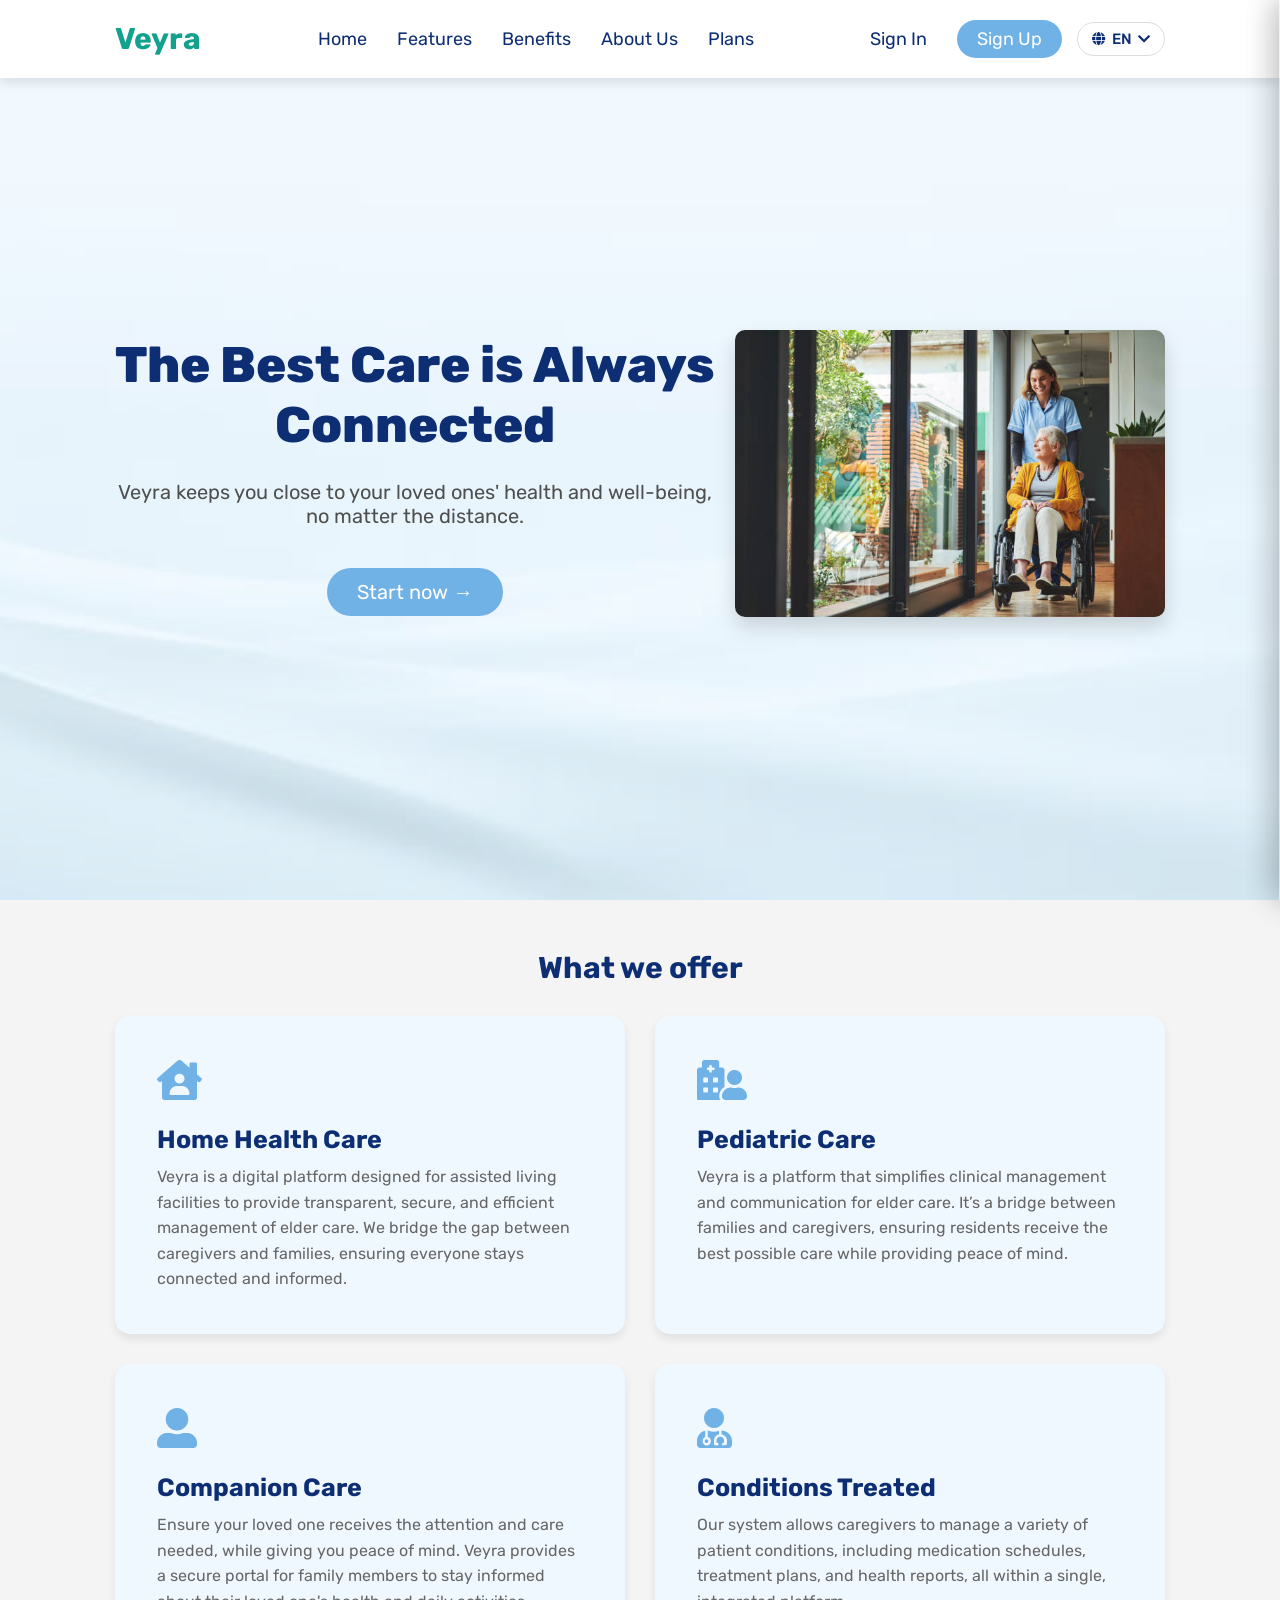
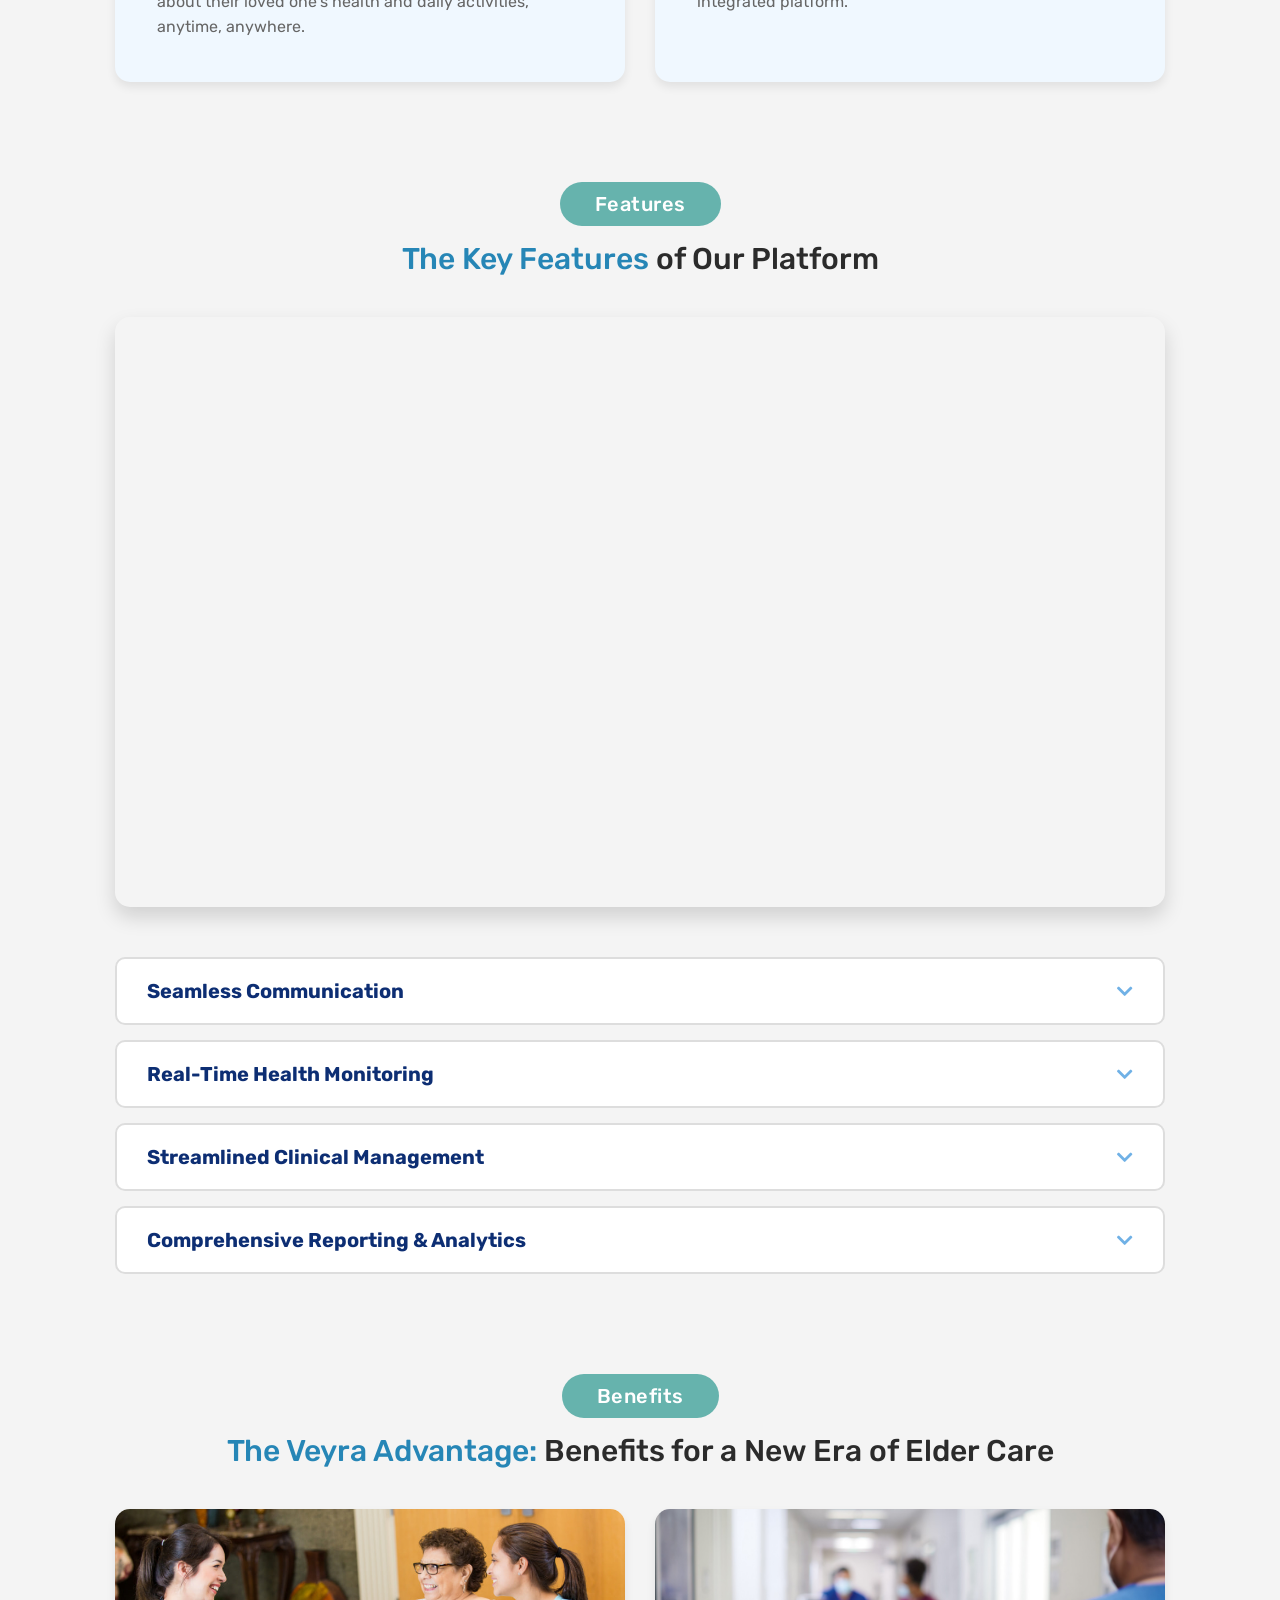
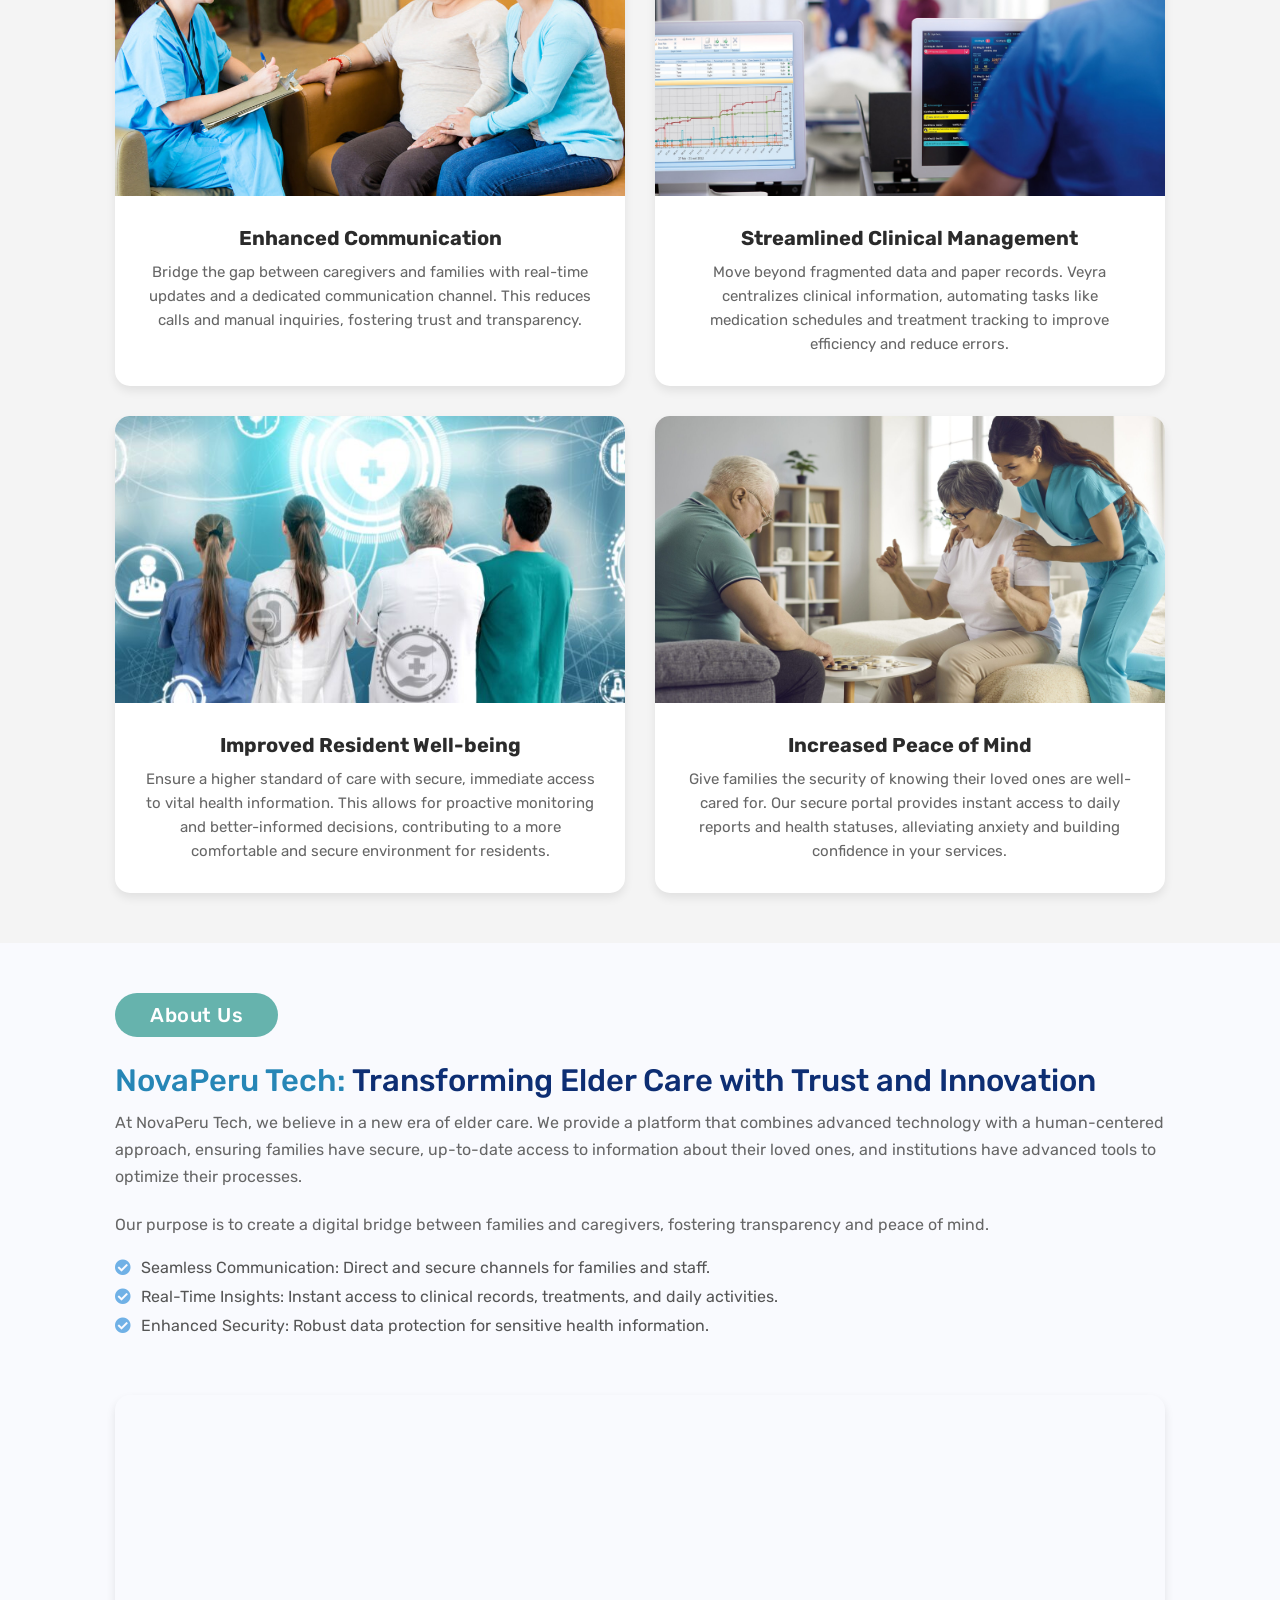
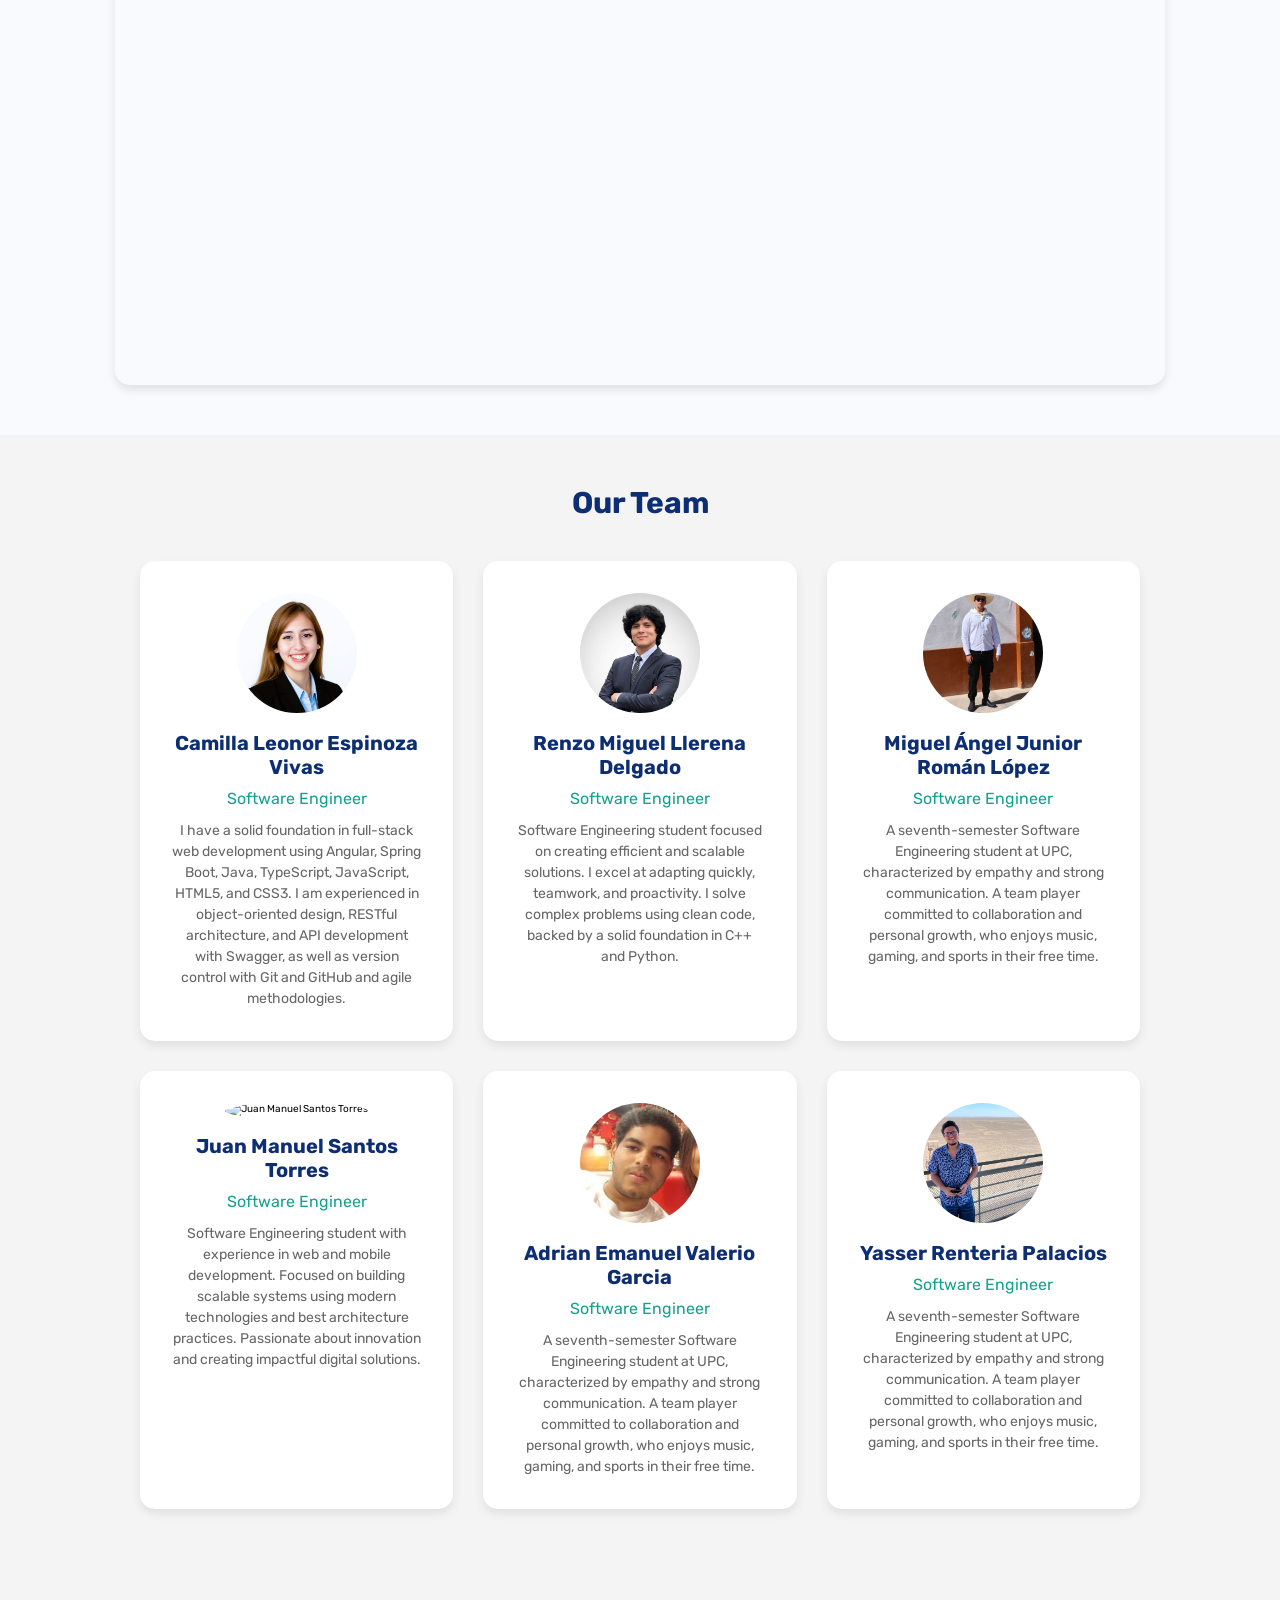
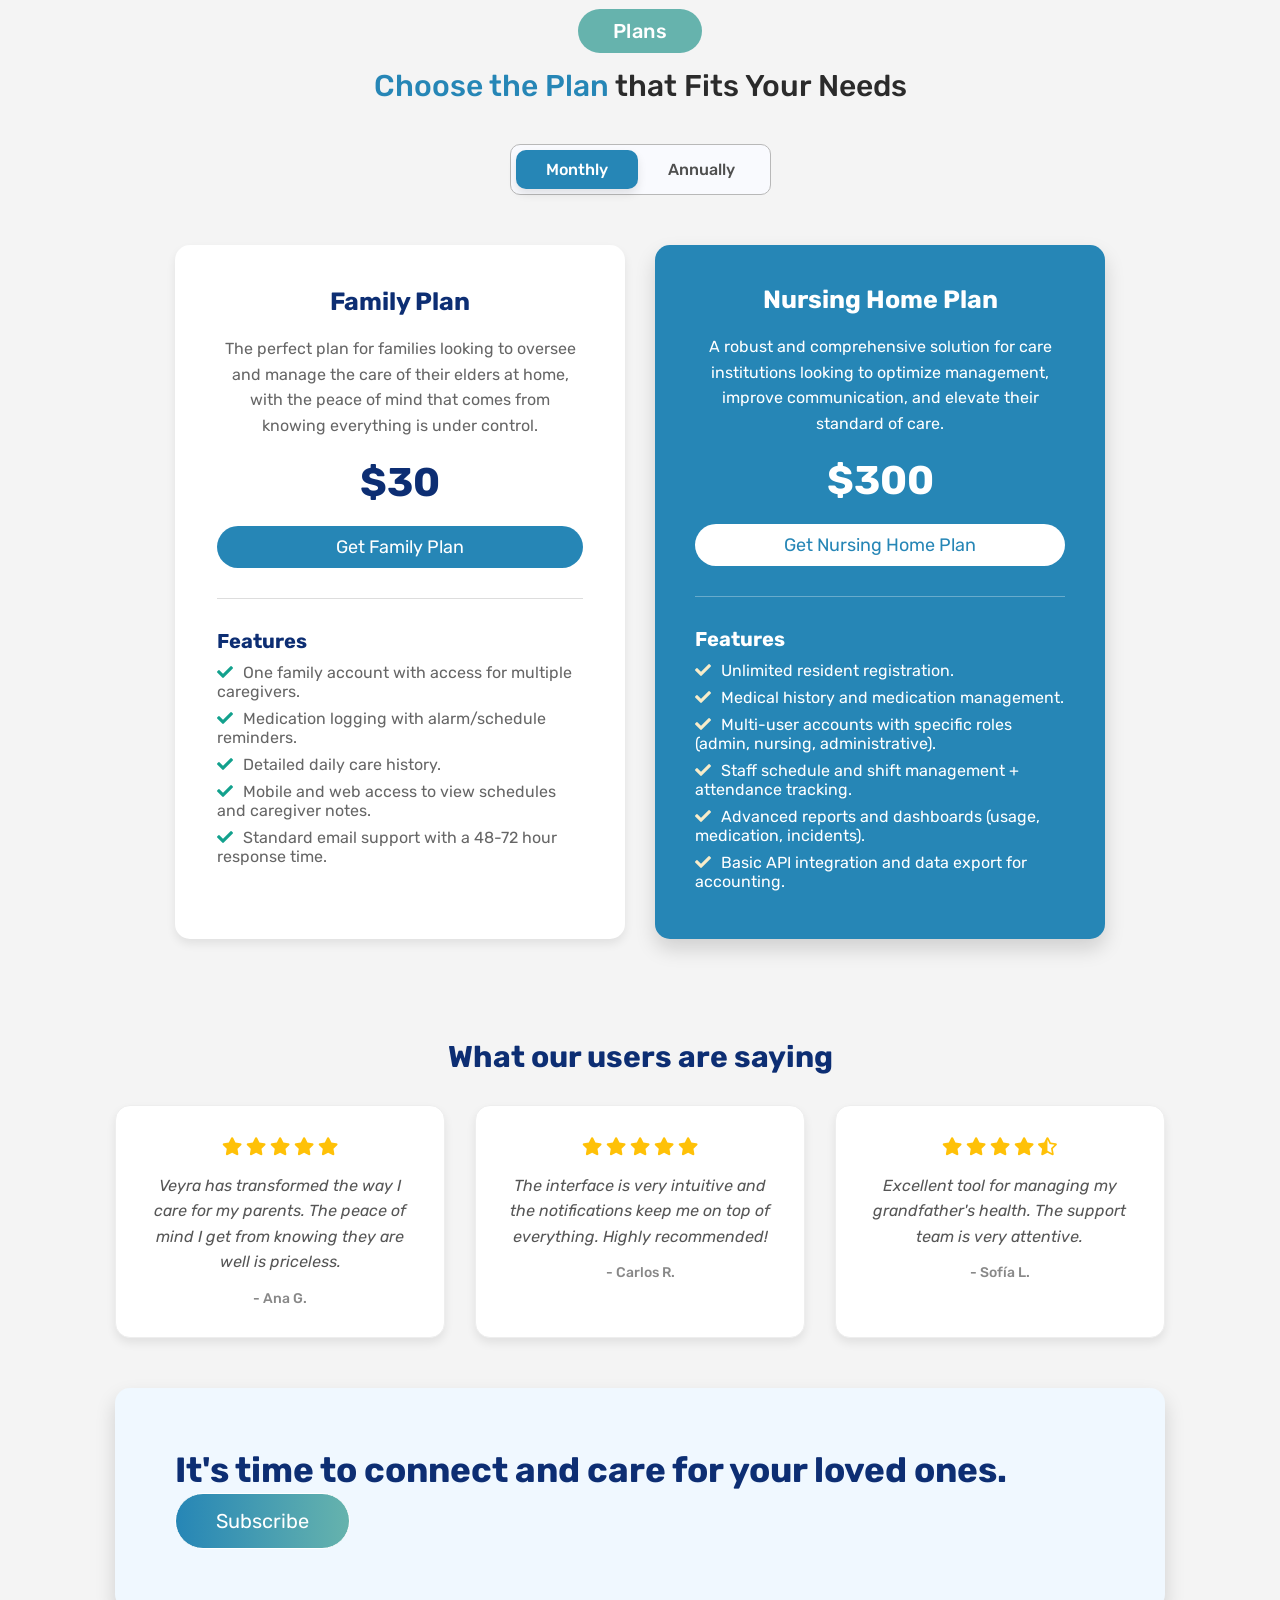
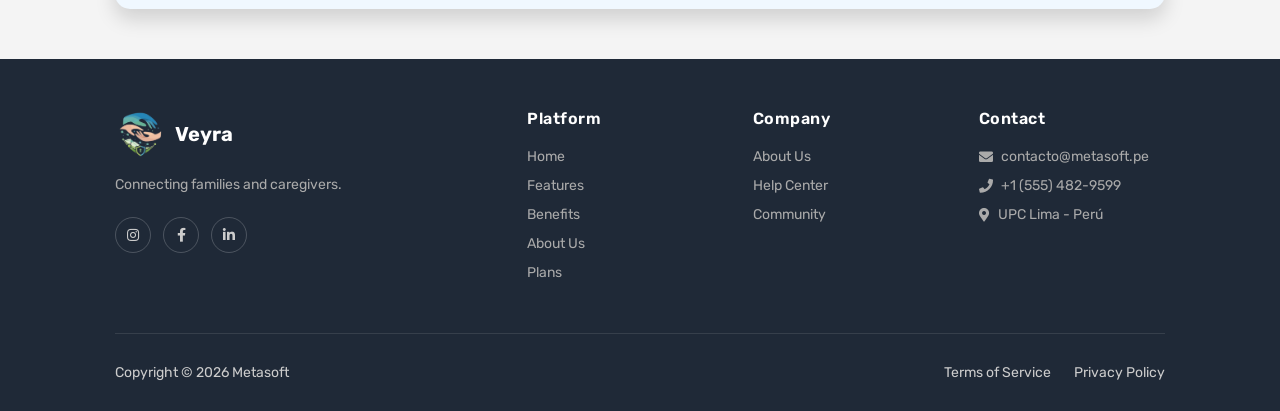
==== index.html @ ae920502 "Update team member image and description for Yasser" ====
<!DOCTYPE html>
<html lang="en">
<head>
    <meta charset="UTF-8" />
    <meta http-equiv="X-UA-Compatible" content="IE=edge" />
    <meta name="viewport" content="width=device-width, initial-scale=1.0" />
    <title>Veyra</title>
    <link rel="stylesheet" href="https://cdnjs.cloudflare.com/ajax/libs/font-awesome/5.15.3/css/all.min.css" />
    <link rel="preconnect" href="https://fonts.googleapis.com">
    <link rel="preconnect" href="https://fonts.gstatic.com" crossorigin>
    <link href="https://fonts.googleapis.com/css2?family=Instrument+Serif:ital@0;1&family=Jost:ital,wght@0,100..900;1,100..900&family=Konkhmer+Sleokchher&family=Lexend&family=Manrope:wght@200..800&family=Rubik:ital,wght@0,300..900;1,300..900&display=swap" rel="stylesheet">
    <link rel="stylesheet" href="public/assets/styles/style.css" />
</head>
<body>
<!-- Hero Section -->
<header class="header">
    <a href="#" class="logo">Veyra</a>
    <div class="menu-wrapper">
        <nav class="navbar">
            <a href="#home" data-i18n="nav.home">Home</a>
            <a href="#features" data-i18n="nav.features">Features</a>
            <a href="#benefits" data-i18n="nav.benefits">Benefits</a>
            <a href="#about" data-i18n="nav.about">About Us</a>
            <a href="#plans" data-i18n="nav.plans">Plans</a>
        </nav>
        <div class="buttons">
            <a href="https://brave-river-060406e0f.3.azurestaticapps.net/iam/sign-in" class="btn sign-in" data-i18n="nav.signin">Sign In</a>
            <a href="https://brave-river-060406e0f.3.azurestaticapps.net" class="btn sign-up" data-i18n="nav.signup">Sign Up</a>
        </div>
    </div>
    <button id="language-switcher" aria-label="Switch language">
        <i class="fas fa-globe"></i>
        <span id="lang-label">EN</span>
        <i class="fas fa-chevron-down"></i>
    </button>
    <div id="menu-btn" class="fas fa-bars"></div>
</header>
<!-- Home Section -->
<section class="home" id="home">
    <div class="hero-content-wrapper">
        <h1 data-i18n="hero.title">The Best Care is Always Connected</h1>
        <p data-i18n="hero.subtitle">Veyra keeps you close to your loved ones' health and well-being, no matter the distance.</p>
        <a href="https://brave-river-060406e0f.3.azurestaticapps.net" class="btn-home" data-i18n="hero.cta">Start now →</a> 
    </div>
    <div class="image-container">
        <div class="home-image">
            <img src="public/assets/images/nurse-pushing-senior-woman-in-wheelchair.jpg" alt="A smiling nurse in blue uniform is gently pushing a happy senior woman in a wheelchair down a bright, sunlit hallway near a large window, suggesting assisted living or home care.">
        </div>
    </div>
</section>
<!-- What we offer Section -->
<section class="what-we-offer"> 
    <h1 class="heading" data-i18n="services.heading">What we offer</h1>
    <div class="container">
        <div class="offer-box">
            <div class="icon-container"><i class="fas fa-house-user"></i></div>
            <h3 data-i18n="services.card1.title">Home Health Care</h3>
            <p data-i18n="services.card1.text">Veyra is a digital platform designed for assisted living facilities to provide transparent, secure, and efficient management of elder care. We bridge the gap between caregivers and families, ensuring everyone stays connected and informed.</p>
        </div>
        <div class="offer-box">
            <div class="icon-container"><i class="fas fa-hospital-user"></i></div>
            <h3 data-i18n="services.card2.title">Pediatric Care</h3>
            <p data-i18n="services.card2.text">Veyra is a platform that simplifies clinical management and communication for elder care. It’s a bridge between families and caregivers, ensuring residents receive the best possible care while providing peace of mind.</p>
        </div>
        <div class="offer-box">
            <div class="icon-container"><i class="fas fa-user-alt"></i></div>
            <h3 data-i18n="services.card3.title">Companion Care</h3>
            <p data-i18n="services.card3.text">Ensure your loved one receives the attention and care needed, while giving you peace of mind. Veyra provides a secure portal for family members to stay informed about their loved one's health and daily activities, anytime, anywhere.</p>
        </div>
        <div class="offer-box">
            <div class="icon-container"><i class="fas fa-user-md"></i></div>
            <h3 data-i18n="services.card4.title">Conditions Treated</h3>
            <p data-i18n="services.card4.text">Our system allows caregivers to manage a variety of patient conditions, including medication schedules, treatment plans, and health reports, all within a single, integrated platform.</p>
        </div>
    </div>
</section>
<!-- Features Section -->
<section class="features-accordion" id="features">
    <span class="section-button-title" data-i18n="features.button">Features</span>
    <h2 class="section-heading-split">
        <span class="highlight-blue" data-i18n="features.heading1">The Key Features</span> <span data-i18n="features.heading2">of Our Platform</span>
    </h2>
    <div class="features-container-split">
        <div class="video-container-split">
            <iframe src="https://www.youtube.com/embed/DCPqVW0C2Po" title="Veyra Features Video" frameborder="0" allowfullscreen></iframe>
        </div>
        <div class="accordion-container">
            <div class="accordion-item">
                <div class="accordion-title">
                    <h4 data-i18n="features.accordion1.title">Seamless Communication</h4>
                    <i class="fas fa-chevron-down"></i>
                </div>
                <div class="accordion-content">
                    <p data-i18n="features.accordion1.text">Bridge the gap between caregivers and families with real-time updates and a dedicated communication channel. This reduces calls and manual inquiries, fostering trust and transparency.</p>
                </div>
            </div>
            <div class="accordion-item">
                <div class="accordion-title">
                    <h4 data-i18n="features.accordion2.title">Real-Time Health Monitoring</h4>
                    <i class="fas fa-chevron-down"></i>
                </div>
                <div class="accordion-content">
                    <p data-i18n="features.accordion2.text">Ensure a higher standard of care with secure, immediate access to vital health information. This allows for proactive monitoring and better-informed decisions, contributing to a more comfortable and secure environment for residents.</p>
                </div>
            </div>
            <div class="accordion-item">
                <div class="accordion-title">
                    <h4 data-i18n="features.accordion3.title">Streamlined Clinical Management</h4>
                    <i class="fas fa-chevron-down"></i>
                </div>
                <div class="accordion-content">
                    <p data-i18n="features.accordion3.text">Move beyond fragmented data and paper records. Veyra centralizes clinical information, automating tasks like medication schedules and treatment tracking to improve efficiency and reduce errors.</p>
                </div>
            </div>
            <div class="accordion-item">
                <div class="accordion-title">
                    <h4 data-i18n="features.accordion4.title">Comprehensive Reporting & Analytics</h4>
                    <i class="fas fa-chevron-down"></i>
                </div>
                <div class="accordion-content">
                    <p data-i18n="features.accordion4.text">Our advanced reporting tools give you deep insights into care quality, staff performance, and resident well-being, helping institutions make data-driven decisions and enhance their services.</p>
                </div>
            </div>
        </div>
    </div>
</section>
<!-- Benefits Section -->
<section class="benefits-section" id="benefits">
    <span class="section-button-title" data-i18n="benefits.button">Benefits</span>
    <h2 class="section-heading-split">
        <span class="highlight-blue" data-i18n="benefits.heading1">The Veyra Advantage:</span> <span data-i18n="benefits.heading2">Benefits for a New Era of Elder Care</span>
    </h2>
    <div class="benefits-grid-image">
        <div class="benefit-card-image">
            <div class="card-image-container">
                <img src="public/assets/images/nurse-consulting-with-senior-woman-and-daughter.jpg" alt="A smiling nurse in blue scrubs is sitting on a sofa and writing on a clipboard while consulting with an older adult woman and a younger female relative, all smiling and engaged in a friendly discussion about care options.">
            </div>
            <div class="card-content">
                <h3 data-i18n="benefits.card1.title">Enhanced Communication</h3>
                <p data-i18n="benefits.card1.text">Bridge the gap between caregivers and families with real-time updates and a dedicated communication channel. This reduces calls and manual inquiries, fostering trust and transparency.</p>
            </div>
        </div>
        <div class="benefit-card-image">
            <div class="card-image-container">
                <img src="public/assets/images/medical-staff-monitoring-patient-data-on-screens.jpg" alt="A view over the shoulder of a male medical worker, wearing scrubs and a mask, looking at two computer screens displaying critical patient data, including vital signs and graph trends, in a busy hospital hallway.">
            </div>
            <div class="card-content">
                <h3 data-i18n="benefits.card2.title">Streamlined Clinical Management</h3>
                <p data-i18n="benefits.card2.text">Move beyond fragmented data and paper records. Veyra centralizes clinical information, automating tasks like medication schedules and treatment tracking to improve efficiency and reduce errors.</p>
            </div>
        </div>
        <div class="benefit-card-image">
            <div class="card-image-container">
                <img src="public/assets/images/healthcare-team-with-digital-medical-overlay.jpg" alt="A team of doctors and nurses standing with their backs to the camera, looking at a complex, blue digital display with interconnecting health and medical icons like a heart, syringe, and ambulance, representing advanced healthcare technology and network.">
            </div>
            <div class="card-content">
                <h3 data-i18n="benefits.card3.title">Improved Resident Well-being</h3>
                <p data-i18n="benefits.card3.text">Ensure a higher standard of care with secure, immediate access to vital health information. This allows for proactive monitoring and better-informed decisions, contributing to a more comfortable and secure environment for residents.</p>
            </div>
        </div>
        <div class="benefit-card-image">
            <div class="card-image-container">
                <img src="public/assets/images/nurse-with-seniors-playing-board-game-at-nursing-home.jpg" alt="A female nurse is cheering on a delighted senior woman who gives a thumbs-up while sitting with an elderly man at a small table, playing a board game in a brightly lit residential care setting.">
            </div>
            <div class="card-content">
                <h3 data-i18n="benefits.card4.title">Increased Peace of Mind</h3>
                <p data-i18n="benefits.card4.text">Give families the security of knowing their loved ones are well-cared for. Our secure portal provides instant access to daily reports and health statuses, alleviating anxiety and building confidence in your services.</p>
            </div>
        </div>
    </div>
</section>
<!-- About Us Section -->
<section class="about-us" id="about">
    <div class="container-about">
        <div class="content-about">
            <span class="section-button-title" data-i18n="about.button">About Us</span>
            <h2 class="section-heading-split">
                <span class="highlight-blue" data-i18n="about.heading1">NovaPeru Tech:</span> <span data-i18n="about.heading2">Transforming Elder Care with Trust and Innovation</span>
            </h2>
            <p data-i18n="about.p1">At NovaPeru Tech, we believe in a new era of elder care. We provide a platform that combines advanced technology with a human-centered approach, ensuring families have secure, up-to-date access to information about their loved ones, and institutions have advanced tools to optimize their processes.</p>
            <p data-i18n="about.p2">Our purpose is to create a digital bridge between families and caregivers, fostering transparency and peace of mind.</p>
            <ul>
                <li><i class="fas fa-check-circle"></i><span data-i18n="about.list1"> Seamless Communication: Direct and secure channels for families and staff.</span></li>
                <li><i class="fas fa-check-circle"></i><span data-i18n="about.list2"> Real-Time Insights: Instant access to clinical records, treatments, and daily activities.</span></li>
                <li><i class="fas fa-check-circle"></i><span data-i18n="about.list3"> Enhanced Security: Robust data protection for sensitive health information.</span></li>
            </ul>
        </div>
        <div class="video-container">
            <iframe src="https://www.youtube.com/embed/-tBBZ8lwbts" title="Veyra About Us Video" frameborder="0" allowfullscreen></iframe>
        </div>
    </div>
</section>
<!-- Our Team Section -->
<section class="our-team">
    <h1 class="heading" data-i18n="team.heading">Our Team</h1>
    <div class="team-grid">
        <div class="team-member">
            <img src="public/assets/images/veyra-team-member-camilla-icon.jpg" alt="Camilla Leonor Espinoza Vivas">
            <h3>Camilla Leonor Espinoza Vivas</h3>
            <p data-i18n="team.role">Software Engineer</p>
            <span data-i18n="team.member1"></span>
        </div>
        <div class="team-member">
            <img src="public/assets/images/veyra-team-member-renzo-icon.jpg" alt="Renzo Miguel Llerena Delgado">
            <h3>Renzo Miguel Llerena Delgado</h3>
            <p data-i18n="team.role">Software Engineer</p>
            <span data-i18n="team.member2"></span>
        </div>
        <div class="team-member">
            <img src="public/assets/images/veyra-team-member-miguel-icon.jpg" alt="Miguel Angel Junior Roman Lopez">
            <h3>Miguel Ángel Junior Román López</h3>
            <p data-i18n="team.role">Software Engineer</p>
            <span data-i18n="team.member5">A Software Engineering student with knowledge in C++, OOP, and web design. My contribution to the team is my commitment to punctuality, research, and creative problem-solving to ensure a great project outcome.</span>
        </div>
        <div class="team-member">
            <img src="public/assets/images/veyra-team-member-juan-icon.png-" alt="Juan Manuel Santos Torres">
            <h3>Juan Manuel Santos Torres</h3>
            <p data-i18n="team.role">Software Engineer</p>
            <span data-i18n="team.member3">Software Engineering student experienced in full-stack development with React, TypeScript, Spring Boot, and MySQL. Strong in building scalable applications using DDD and RESTful APIs, with interest in cloud computing, data analysis, and agile development practices.</span>
        </div>
        <div class="team-member">
            <img src="public/assets/images/veyra-team-member-adrianval-icon.jpg" alt="Adrian Valerio">
            <h3>Adrian Emanuel Valerio Garcia</h3>
            <p data-i18n="team.role">Software Engineer</p>
            <span data-i18n="team.member5">A Software Engineering student with a foundation in C++, object-oriented programming, and web design. I contribute to the team through strong punctuality, continuous research, and a creative approach to problem-solving, aiming to achieve high-quality project results.</span>
        </div>
        <div class="team-member">
            <img src="public/assets/images/yasser.jpeg" alt="Yasser Renteria Palacios ">
            <h3>Yasser Renteria Palacios</h3>
            <p data-i18n="team.role">A Software Engineering student experienced in C++, object-oriented programming, and web development. I add value to the team through reliability, proactive learning, and innovative problem-solving, with a focus on delivering effective and well-crafted solutions.
</p>
            <span data-i18n="team.member5"></span>
        </div>
    </div>
</section>
<!-- Plans Section -->
<section class="plans" id="plans">
    <span class="section-button-title" data-i18n="plans.button">Plans</span>
    <h2 class="section-heading-split">
        <span class="highlight-blue" data-i18n="plans.heading1">Choose the Plan</span> <span data-i18n="plans.heading2">that Fits Your Needs</span>
    </h2>

    <div class="plan-toggle">
        <button class="toggle-btn active" data-plan="monthly" data-i18n="plans.monthly">Monthly</button>
        <button class="toggle-btn" data-plan="annually" data-i18n="plans.annually">Annually</button>
    </div>
    <div class="plans-container">
        <div class="plan-card" data-plan-type="family">
            <h3 data-i18n="plans.family.title">Family Plan</h3>
            <p class="plan-description" data-i18n="plans.family.description">The perfect plan for families looking to oversee and manage the care of their elders at home, with the peace of mind that comes from knowing everything is under control.</p>
            <div class="price">
                <p class="monthly-price" data-i18n="plans.family.price.monthly">$30 <span data-i18n="plans.family.price.monthly_unit">/Per month</span></p>
                <p class="annually-price" style="display: none;" data-i18n="plans.family.price.annually">$300 <span data-i18n="plans.family.price.annually_unit">/Per year</span></p>
            </div>
            <p class="annual-save" style="display: none;" data-i18n="plans.save">Save 15% annually</p>
            <button class="btn" data-i18n="plans.family.cta">Get Family Plan</button>
            <hr class="plan-divider">
            <div class="features">
                <h4 data-i18n="plans.features_heading">Features</h4>
                <ul>
                    <li><i class="fas fa-check"></i><span data-i18n="plans.family.feature1"> One family account with access for multiple caregivers.</span></li>
                    <li><i class="fas fa-check"></i><span data-i18n="plans.family.feature2"> Medication logging with alarm/schedule reminders.</span></li>
                    <li><i class="fas fa-check"></i><span data-i18n="plans.family.feature3"> Detailed daily care history.</span></li>
                    <li><i class="fas fa-check"></i><span data-i18n="plans.family.feature4"> Mobile and web access to view schedules and caregiver notes.</span></li>
                    <li><i class="fas fa-check"></i><span data-i18n="plans.family.feature5"> Standard email support with a 48-72 hour response time.</span></li>
                </ul>
            </div>
        </div>

        <div class="plan-card highlight-card" data-plan-type="nursing">
            <h3 data-i18n="plans.nursing.title">Nursing Home Plan</h3>
            <p class="plan-description" data-i18n="plans.nursing.description">A robust and comprehensive solution for care institutions looking to optimize management, improve communication, and elevate their standard of care.</p>
            <div class="price">
                <p class="monthly-price" data-i18n="plans.nursing.price.monthly">$300 <span data-i18n="plans.nursing.price.monthly_unit">/Per month</span></p>
                <p class="annually-price" style="display: none;" data-i18n="plans.nursing.price.annually">$3000 <span data-i18n="plans.nursing.price.annually_unit">/Per year</span></p>
            </div>
            <p class="annual-save" style="display: none;" data-i18n="plans.save">Save 15% annually</p>
            <button class="btn" data-i18n="plans.nursing.cta">Get Nursing Home Plan</button>
            <hr class="plan-divider">
            <div class="features">
                <h4 data-i18n="plans.features_heading">Features</h4>
                <ul>
                    <li><i class="fas fa-check"></i><span data-i18n="plans.nursing.feature1"> Unlimited resident registration.</span></li>
                    <li><i class="fas fa-check"></i><span data-i18n="plans.nursing.feature2"> Medical history and medication management.</span></li>
                    <li><i class="fas fa-check"></i><span data-i18n="plans.nursing.feature3"> Multi-user accounts with specific roles (admin, nursing, administrative).</span></li>
                    <li><i class="fas fa-check"></i><span data-i18n="plans.nursing.feature4"> Staff schedule and shift management + attendance tracking.</span></li>
                    <li><i class="fas fa-check"></i><span data-i18n="plans.nursing.feature5"> Advanced reports and dashboards (usage, medication, incidents).</span></li>
                    <li><i class="fas fa-check"></i><span data-i18n="plans.nursing.feature6"> Basic API integration and data export for accounting.</span></li>
                </ul>
            </div>
        </div>
    </div>
</section>
<!-- Testimonials and CTA Section -->
<section class="testimonials-cta">
    <div class="container-reviews">
        <h3 class="reviews-heading" data-i18n="testimonials.heading">What our users are saying</h3>
        <div class="review-grid">
            <div class="review-card">
                <div class="review-stars">
                    <i class="fas fa-star"></i>
                    <i class="fas fa-star"></i>
                    <i class="fas fa-star"></i>
                    <i class="fas fa-star"></i>
                    <i class="fas fa-star"></i>
                </div>
                <p class="review-text" data-i18n="testimonials.review1">"Veyra has transformed the way I care for my parents. The peace of mind I get from knowing they are well is priceless."</p>
                <p class="reviewer-name">- Ana G.</p>
            </div>
            <div class="review-card">
                <div class="review-stars">
                    <i class="fas fa-star"></i>
                    <i class="fas fa-star"></i>
                    <i class="fas fa-star"></i>
                    <i class="fas fa-star"></i>
                    <i class="fas fa-star"></i>
                </div>
                <p class="review-text" data-i18n="testimonials.review2">"The interface is very intuitive and the notifications keep me on top of everything. Highly recommended!"</p>
                <p class="reviewer-name">- Carlos R.</p>
            </div>
            <div class="review-card">
                <div class="review-stars">
                    <i class="fas fa-star"></i>
                    <i class="fas fa-star"></i>
                    <i class="fas fa-star"></i>
                    <i class="fas fa-star"></i>
                    <i class="fas fa-star-half-alt"></i>
                </div>
                <p class="review-text" data-i18n="testimonials.review3">"Excellent tool for managing my grandfather's health. The support team is very attentive."</p>
                <p class="reviewer-name">- Sofía L.</p>
            </div>
        </div>
    </div>

    <div class="container-cta">
        <div class="cta-content">
            <h2 class="cta-heading" data-i18n="cta.heading">It's time to connect and care for your loved ones.</h2>
            <a href="#" class="btn subscribe-btn" data-i18n="cta.button">Subscribe</a>
        </div>
    </div>
</section>
<!-- Footer Section -->
<footer class="footer">
    <div class="footer-grid">
        <div class="footer-brand">
            <div class="footer-logo">
                <img src="public/assets/images/the-logo-of-veyra.png" alt="The official logo of Veyra.">
                <p>Veyra</p>
            </div>
            <p class="footer-tagline" data-i18n="footer.tagline">Connecting families and caregivers.</p>
            <div class="footer-socials">
                <a href="#" aria-label="Instagram"><i class="fab fa-instagram"></i></a>
                <a href="#" aria-label="Facebook"><i class="fab fa-facebook-f"></i></a>
                <a href="#" aria-label="LinkedIn"><i class="fab fa-linkedin-in"></i></a>
            </div>
        </div>
        <div class="footer-col">
            <h4 data-i18n="footer.platform.heading">Platform</h4>
            <a href="#home" data-i18n="nav.home">Home</a>
            <a href="#features" data-i18n="nav.features">Features</a>
            <a href="#benefits" data-i18n="nav.benefits">Benefits</a>
            <a href="#about" data-i18n="nav.about">About Us</a>
            <a href="#plans" data-i18n="nav.plans">Plans</a>
        </div>
        <div class="footer-col">
            <h4 data-i18n="footer.company.heading">Company</h4>
            <a href="#" data-i18n="footer.company.link1">About Us</a>
            <a href="#" data-i18n="footer.company.link2">Help Center</a>
            <a href="#" data-i18n="footer.company.link3">Community</a>
        </div>
        <div class="footer-col">
            <h4 data-i18n="footer.contact.heading">Contact</h4>
            <a href="mailto:contacto@metasoft.com"><i class="fas fa-envelope"></i><span>contacto@metasoft.pe</span></a>
            <p><i class="fas fa-phone"></i><span data-i18n="footer.contact.phone">+1 (555) 482-9599</span></p>
            <p><i class="fas fa-map-marker-alt"></i><span data-i18n="footer.contact.location">UPC Lima - Perú</span></p>
        </div>
    </div>
    <div class="copyright">
        <p id="footer-copyright"></p>
        <div class="legal-links">
            <button class="drawer-trigger" data-drawer="drawer-tos" data-i18n="footer.legal.terms">Terms of Service</button>
            <button class="drawer-trigger" data-drawer="drawer-privacy" data-i18n="footer.legal.privacy">Privacy Policy</button>
        </div>
    </div>
</footer>


<!-- Scroll To Top Button -->
<button id="scroll-top-btn" aria-label="Back to top"><i class="fas fa-chevron-up"></i></button>

<!-- Legal Drawer Overlay -->
<div id="drawer-overlay"></div>

<!-- Terms of Service Drawer -->
<div class="legal-drawer" id="drawer-tos" role="dialog" aria-modal="true" aria-label="Terms of Service" data-src="public/sections/tos.html">
    <div class="drawer-header">
        <div class="drawer-title-group">
            <h2 data-i18n="footer.legal.terms">Terms of Service</h2>
            <span class="drawer-date"><span data-lang="en">Last updated: April 2026</span><span data-lang="es">Última actualización: Abril 2026</span></span>
        </div>
        <div class="drawer-header-actions">
            <a href="public/sections/tos.html" target="_blank" class="drawer-external-link" aria-label="Open full page"><i class="fas fa-external-link-alt"></i></a>
            <button class="drawer-close" aria-label="Close"><i class="fas fa-times"></i></button>
        </div>
    </div>
    <div class="drawer-body"><span class="drawer-loader"><i class="fas fa-spinner fa-spin"></i></span></div>
</div>

<!-- Privacy Policy Drawer -->
<div class="legal-drawer" id="drawer-privacy" role="dialog" aria-modal="true" aria-label="Privacy Policy" data-src="public/sections/policies.html">
    <div class="drawer-header">
        <div class="drawer-title-group">
            <h2 data-i18n="footer.legal.privacy">Privacy Policy</h2>
            <span class="drawer-date"><span data-lang="en">Last updated: April 2026</span><span data-lang="es">Última actualización: Abril 2026</span></span>
        </div>
        <div class="drawer-header-actions">
            <a href="public/sections/policies.html" target="_blank" class="drawer-external-link" aria-label="Open full page"><i class="fas fa-external-link-alt"></i></a>
            <button class="drawer-close" aria-label="Close"><i class="fas fa-times"></i></button>
        </div>
    </div>
    <div class="drawer-body"><span class="drawer-loader"><i class="fas fa-spinner fa-spin"></i></span></div>
</div>

<!-- JavaScript Dependencies -->
<script src="public/assets/scripts/translations/en.js"></script>
<script src="public/assets/scripts/translations/es.js"></script>
<script src="public/assets/scripts/main.js"></script>

</body>
</html>
---- public/assets/styles/style.css ----
@import url('https://fonts.googleapis.com/css2?family=Instrument+Serif:ital@0;1&family=Jost:ital,wght@0,100..900;1,100..900&family=Konkhmer+Sleokchher&family=Lexend&family=Manrope:wght@200..800;1,200..800&family=Rubik:ital,wght@0,300..900;1,300..900&display=swap');

:root {
    --primary-color: #70b1e6;
    --secondary-color: #0d2e73;
    --tertiary-color: #12a18d;
    --text-dark: #333;
    --text-light: #fff;
    --bg-light: #f4f4f4;
    --bg-dark: #1f2937;
    --bg-highlight: #cbe3da;
    --card-bg: #fff;
    --box-shadow: 0 0.5rem 1rem rgba(0, 0, 0, 0.1);
}

* {
    margin: 0;
    padding: 0;
    box-sizing: border-box;
    font-family: 'Rubik', sans-serif;
    outline: none;
    border: none;
    text-decoration: none;
    transition: 0.2s linear;
}

html {
    font-size: 62.5%;
    scroll-behavior: smooth;
    scroll-padding-top: 6rem;
    overflow-x: hidden;
}

body {
    background: var(--bg-light);
}

section {
    padding: 5rem 9%;
    max-width: 1400px;
    margin: 0 auto;
}

.heading, .subheading {
    text-align: center;
    color: var(--secondary-color);
}

.heading {
    font-size: 3rem;
    margin-bottom: 1rem;
}

.subheading {
    font-size: 1.8rem;
    color: var(--tertiary-color);
    margin-bottom: 0.5rem;
    text-transform: uppercase;
}

/* Bilingual content (data-lang) — ES hidden by default, EN always visible */
[data-lang="es"] { display: none; }
body[data-lang-active="es"] [data-lang="en"] { display: none; }
body[data-lang-active="es"] [data-lang="es"] { display: revert; }

/* Legal Drawers */
#drawer-overlay {
    position: fixed;
    inset: 0;
    background: rgba(0, 0, 0, 0.45);
    z-index: 1099;
    opacity: 0;
    visibility: hidden;
    transition: opacity 0.3s ease, visibility 0.3s ease;
}

#drawer-overlay.active {
    opacity: 1;
    visibility: visible;
}

.legal-drawer {
    position: fixed;
    top: 0;
    right: 0;
    height: 100vh;
    width: 42%;
    background: var(--card-bg);
    z-index: 1100;
    display: flex;
    flex-direction: column;
    box-shadow: -0.5rem 0 3rem rgba(0, 0, 0, 0.15);
    transform: translateX(100%);
    transition: transform 0.35s cubic-bezier(0.4, 0, 0.2, 1);
}

.legal-drawer.active {
    transform: translateX(0);
}

.drawer-header {
    display: flex;
    align-items: center;
    justify-content: space-between;
    gap: 1.5rem;
    padding: 1.8rem 2.5rem;
    border-bottom: 1px solid #e8edf5;
    flex-shrink: 0;
    background: #f8fafd;
}

.drawer-title-group {
    display: flex;
    flex-direction: column;
    gap: 0.3rem;
    min-width: 0;
}

.drawer-title-group h2 {
    font-size: 2rem;
    color: var(--secondary-color);
    font-weight: 700;
    line-height: 1.2;
}

.drawer-date {
    font-size: 1.2rem;
    color: #9ca3af;
    font-weight: 400;
}

.drawer-header-actions {
    display: flex;
    align-items: center;
    gap: 0.4rem;
    flex-shrink: 0;
}

.drawer-close {
    background: transparent;
    border: none;
    font-size: 1.8rem;
    color: #9ca3af;
    cursor: pointer;
    padding: 0.6rem;
    line-height: 1;
    border-radius: 0.6rem;
    display: flex;
    align-items: center;
    justify-content: center;
}

.drawer-close:hover {
    color: var(--secondary-color);
    background: #edf0f5;
}

.drawer-body {
    overflow-y: auto;
    padding: 2.5rem 3rem;
    flex: 1;
    line-height: 1.8;
    color: #444;
    font-size: 1.5rem;
}

/* Override global section { padding: 5rem 9% } inside drawer and terms pages */
.drawer-body section,
.terms-content section {
    padding: 2rem 0;
    max-width: none;
    margin: 0;
    border-bottom: 1px solid #eef2f7;
}

.drawer-body section:last-of-type,
.terms-content section:last-of-type {
    border-bottom: none;
}

/* Section heading accent */
.drawer-body section h2,
.terms-content section h2 {
    font-size: 1.7rem;
    margin-top: 0;
    margin-bottom: 1rem;
    padding-left: 1.1rem;
    border-left: 0.3rem solid var(--primary-color);
}

/* List styling */
.drawer-body ul,
.terms-content ul {
    list-style: disc;
    padding-left: 2.2rem;
    margin: 1rem 0;
}

.drawer-body ul li,
.terms-content ul li {
    margin-bottom: 0.65rem;
    line-height: 1.75;
}

.drawer-body ul li strong,
.terms-content ul li strong {
    color: var(--secondary-color);
}

.drawer-body h3 {
    font-size: 1.6rem;
    color: var(--secondary-color);
    margin-top: 2.5rem;
    margin-bottom: 0.8rem;
    font-weight: 600;
}

.drawer-body p {
    margin-bottom: 1rem;
}

.drawer-body a {
    color: var(--primary-color);
    text-decoration: underline;
}

.drawer-loader {
    display: flex;
    justify-content: center;
    padding: 4rem;
    color: var(--primary-color);
    font-size: 2.4rem;
}

.drawer-external-link {
    display: inline-flex;
    align-items: center;
    font-size: 1.8rem;
    color: #9ca3af;
    text-decoration: none;
    padding: 0.6rem;
    border-radius: 0.6rem;
}

.drawer-external-link:hover {
    color: var(--primary-color);
    background: #edf0f5;
}

.footer .copyright .drawer-trigger {
    background: transparent;
    border: none;
    color: #ccc;
    font-size: 1.4rem;
    cursor: pointer;
    margin-left: 2rem;
    padding: 0;
    font-family: inherit;
}

.footer .copyright .drawer-trigger:hover {
    color: var(--primary-color);
}

@media (max-width: 768px) {
    .legal-drawer {
        width: 100%;
    }
}

/* Scroll To Top Button */
#scroll-top-btn {
    position: fixed;
    bottom: 3rem;
    right: 3rem;
    z-index: 1000;
    width: 4.8rem;
    height: 4.8rem;
    border-radius: 50%;
    background: var(--primary-color);
    color: var(--text-light);
    border: none;
    cursor: pointer;
    font-size: 2rem;
    display: flex;
    align-items: center;
    justify-content: center;
    box-shadow: 0 0.5rem 1rem rgba(0, 0, 0, 0.15);
    opacity: 0;
    visibility: hidden;
    transform: translateY(1rem);
    transition: opacity 0.3s ease, transform 0.3s ease, background 0.2s linear;
}

#scroll-top-btn.visible {
    opacity: 1;
    visibility: visible;
    transform: translateY(0);
}

#scroll-top-btn:hover {
    background: var(--secondary-color);
}

/* Language Switcher */
#language-switcher {
    display: flex;
    align-items: center;
    gap: 0.6rem;
    padding: 0.7rem 1.4rem;
    background: transparent;
    border: 1.5px solid #ddd;
    border-radius: 5rem;
    cursor: pointer;
    font-size: 1.5rem;
    font-weight: 500;
    color: var(--secondary-color);
    white-space: nowrap;
    margin-left: 1.5rem;
    flex-shrink: 0;
}

#language-switcher:hover {
    border-color: var(--primary-color);
    color: var(--primary-color);
}

#language-switcher i {
    font-size: 1.4rem;
}

.description {
    text-align: center;
    font-size: 1.6rem;
    color: #666;
    max-width: 800px;
    margin: 0 auto 3rem;
    line-height: 1.6;
}

.btn {
    display: inline-block;
    padding: 1rem 3rem;
    border-radius: 5rem;
    background: var(--secondary-color);
    color: var(--text-light);
    font-size: 1.8rem;
    cursor: pointer;
}

.btn:hover {
    background: var(--primary-color);
}

.header {
    position: fixed;
    top: 0;
    left: 0;
    right: 0;
    background: var(--card-bg);
    padding: 2rem 9%;
    display: flex;
    align-items: center;
    z-index: 1000;
    box-shadow: var(--box-shadow);
}

.header .logo {
    font-size: 3rem;
    color: var(--tertiary-color);
    font-weight: bolder;
    margin-right: 2rem;
}

.header .menu-wrapper {
    display: flex;
    align-items: center;
    flex-grow: 1;
}

.header .navbar {
    display: flex;
    justify-content: center;
    flex-grow: 1;
}

.header .navbar a {
    font-size: 1.8rem;
    padding: 0 1.5rem;
    color: var(--secondary-color);
}

.header .navbar a:hover {
    color: var(--primary-color);
}

.header .buttons {
    display: flex;
    align-items: center;
    gap: 1rem;
    margin-left: auto;
}

.header .buttons .sign-in {
    background: transparent;
    color: var(--secondary-color);
    padding: 0.8rem 2rem;
}

.header .buttons .sign-in:hover {
    color: var(--primary-color);
}

.header .buttons .sign-up {
    background: var(--primary-color);
    color: var(--text-light);
    padding: 0.8rem 2rem;
}

.header .buttons .sign-up:hover {
    background: var(--secondary-color);
}

.header #toggler {
    display: none;
}

.header .fa-bars {
    font-size: 3rem;
    color: var(--text-dark);
    cursor: pointer;
    display: none;
    margin-left: 2rem;
}

/* Home Section */
.home {
    min-height: 100vh;
    width: 100%;
    display: flex;
    align-items: center;
    justify-content: space-evenly;
    padding-top: 10rem;
    background: url('../images/light-blue-and-white-background.jpg') no-repeat center center;
    background-size: cover;
    max-width: none;
}

.home::before {
    content: '';
    position: absolute;
    top: 0;
    left: 0;
    width: 100%;
    height: 100%;
    background: rgba(228, 243, 255, 0.5);
    z-index: 1;
}

.home .hero-content-wrapper {
    z-index: 2;
    max-width: 60rem;
    text-align: center; 
}

.home h1 {
    font-size: 5rem;
    color: var(--secondary-color);
    font-weight: 800;
    line-height: 1.2;
    margin-bottom: 1.5rem;
}

.home p {
    font-size: 2rem;
    color: #4f4f4f;
    padding: 1rem 0;
    margin-bottom: 3rem;
}

.home .btn-home {
    display: inline-block;
    padding: 1.2rem 3rem;
    border-radius: 5rem;
    background: var(--primary-color);
    color: var(--text-light);
    font-size: 2rem;
    cursor: pointer;
}

.home .btn-home:hover {
    background: var(--secondary-color);
}

.home .image-container {
    z-index: 2;
    max-width: 45rem;
    animation: float 3s ease-in-out infinite;
    display: block;
    margin-left: 2rem;
}

@keyframes float {
    0%, 100% { transform: translateY(0); }
    50% { transform: translateY(-1rem); }
}

.home .image-container .home-image img {
    width: 100%;
    border-radius: 1rem;
    box-shadow: 0 1rem 2rem rgba(0, 0, 0, 0.15);
}

.section-button-title {
    display: inline-block;
    background-color: #66B3AD;
    color: #ffffff;
    padding: 10px 35px;
    border-radius: 50px;
    font-size: 2rem;
    font-weight: 500;
    text-align: center;
    margin-bottom: 15px;
    letter-spacing: 0.5px;
}

.section-heading-split {
    font-size: 3rem;
    font-weight: 500;
    color: #2B2B2B;
    text-align: center;
    margin-bottom: 4rem;
}

.section-heading-split .highlight-blue {
    color: #2686B6;
    font-weight: 500;
}

/* What We Offer Section */
.what-we-offer .heading {
    margin-bottom: 3rem;
}

.what-we-offer .container {
    display: grid;
    grid-template-columns: repeat(auto-fit, minmax(40rem, 1fr));
    gap: 3rem;
}

.what-we-offer .offer-box {
    background: #f0f8ff;
    border-radius: 1.5rem;
    padding: 4rem;
    text-align: left;
    box-shadow: 0 0.5rem 1rem rgba(0, 0, 0, 0.08); 
    border: 2px solid transparent; 
    transition: transform 0.3s ease, box-shadow 0.3s ease, border-color 0.3s ease;
}

.what-we-offer .offer-box:hover {
    transform: translateY(-8px); 
    box-shadow: 0 1rem 2rem rgba(0, 0, 0, 0.15); 
    border-color: var(--primary-color);
}

.what-we-offer .offer-box.highlight {
    background: #e6f7ff;
    border: 2px solid var(--primary-color);
}

.what-we-offer .offer-box.highlight:hover {
    border-color: var(--primary-color);
}

.what-we-offer .offer-box .icon-container {
    font-size: 4rem;
    color: var(--primary-color);
    margin-bottom: 2rem;
}

.what-we-offer .offer-box h3 {
    font-size: 2.5rem;
    color: var(--secondary-color);
    margin-bottom: 1rem;
}

.what-we-offer .offer-box p {
    font-size: 1.6rem;
    color: #666;
    line-height: 1.6;
}
/* Features Section */
.features-accordion {
    padding: 5rem 9%;
    max-width: 1400px;
    margin: 0 auto;
    text-align: center;
    background: #f4f4f4;
}

.features-accordion .features-container-split {
    display: flex;
    flex-wrap: wrap;
    align-items: center;
    justify-content: center;
    gap: 5rem;
}

.features-accordion .video-container-split {
    flex: 1 1 50rem;
    aspect-ratio: 16 / 9;
    border-radius: 1.5rem;
    overflow: hidden;
    box-shadow: 0 1rem 2rem rgba(0, 0, 0, 0.15);
    animation: float 3s ease-in-out infinite;
    min-width: 40rem;
}

.features-accordion .video-container-split iframe {
    width: 100%;
    height: 100%;
}

.features-accordion .accordion-container {
    flex: 1 1 50rem;
    display: flex;
    flex-direction: column;
    gap: 1.5rem;
    min-width: 40rem;
}

.features-accordion .accordion-item {
    background: #fff;
    border: 2px solid #ddd;
    border-radius: 1rem;
    overflow: hidden;
    transition: all 0.3s ease;
}

.features-accordion .accordion-item.active {
    border-color: var(--primary-color);
}

.features-accordion .accordion-title {
    display: flex;
    justify-content: space-between;
    align-items: center;
    padding: 2rem 3rem;
    cursor: pointer;
}

.features-accordion .accordion-title h4 {
    font-size: 2rem;
    color: var(--secondary-color);
}

.features-accordion .accordion-title .fas {
    font-size: 1.8rem;
    color: var(--primary-color);
    transition: transform 0.3s ease;
}

.features-accordion .accordion-item.active .accordion-title .fas {
    transform: rotate(180deg);
}

.features-accordion .accordion-content {
    max-height: 0;
    overflow: hidden;
    transition: max-height 0.3s ease-out, padding 0.3s ease-out;
    padding: 0 3rem;
}

.features-accordion .accordion-item.active .accordion-content {
    max-height: 20rem;
    padding: 1.5rem 3rem;
}

.features-accordion .accordion-content p {
    font-size: 1.6rem;
    color: #666;
    line-height: 1.6;
}

/* Benefits Section */
.benefits-section {
    padding: 5rem 9%;
    max-width: 1400px;
    margin: 0 auto;
    text-align: center;
    background: #f4f4f4;
}

.benefits-section .heading {
    margin-bottom: 3.5rem;
}

.benefits-grid-image {
    display: grid;
    grid-template-columns: repeat(auto-fit, minmax(40rem, 1fr));
    gap: 3rem;
    justify-content: center;
}

.benefit-card-image {
    background: #fff;
    border-radius: 1.5rem;
    overflow: hidden;
    box-shadow: 0 0.5rem 1rem rgba(0, 0, 0, 0.08);
    transition: transform 0.3s ease, box-shadow 0.3s ease;
}

.benefit-card-image:hover {
    transform: translateY(-8px);
    box-shadow: 0 1rem 2rem rgba(0, 0, 0, 0.15);
}

.card-image-container {
    width: 100%;
    aspect-ratio: 16 / 9;
    overflow: hidden;
}

.card-image-container img {
    width: 100%;
    height: 100%;
    object-fit: cover;
    display: block;
}

.card-content {
    padding: 3rem;
    text-align: center;
}

.card-content h3 {
    font-size: 2rem;
    color: #2B2B2B;
    margin-bottom: 1rem;
}

.card-content p {
    font-size: 1.5rem;
    color: #666;
    line-height: 1.6;
}

/* About Us Section */
.about-us {
    background: #F9FAFE;
    max-width: none;
}

.about-us .container-about {
    display: flex;
    flex-wrap: wrap;
    align-items: center;
    gap: 5rem;
}

.about-us .content-about {
    flex: 1 1 50rem;
    text-align: left;
}

.about-us .content-about .section-button-title,
.about-us .content-about .section-heading-split {
    text-align: left;
}

.about-us .content-about h3 {
    font-size: 2rem;
    color: var(--tertiary-color);
    text-transform: uppercase;
}

.about-us .content-about h2 {
    font-size: 3.1rem;
    color: var(--secondary-color);
    margin: 1rem 0;
    line-height: 1.2;
}

.about-us .content-about p {
    font-size: 1.6rem;
    color: #666;
    line-height: 1.7;
    margin-bottom: 2rem;
}

.about-us .content-about ul {
    list-style: none;
}

.about-us .content-about ul li {
    font-size: 1.6rem;
    color: #555;
    margin-bottom: 1rem;
}

.about-us .content-about ul li .fas {
    color: var(--primary-color);
    margin-right: 1rem;
}

.about-us .video-container {
    position: relative;
    flex: 1 1 50rem;
    aspect-ratio: 16 / 9;
    border-radius: 1.5rem;
    overflow: hidden;
    box-shadow: var(--box-shadow);
}

.about-us .video-container iframe {
    width: 100%;
    height: 100%;
    border: none;
}

/* Our Team Section */
.our-team .heading {
    margin-bottom: 4rem;
}

.our-team .team-grid {
    display: flex;
    flex-wrap: wrap;
    justify-content: center;
    gap: 3rem;
    max-width: 100rem;
    margin: 0 auto;
}

.our-team .team-member {
    background: var(--card-bg);
    border-radius: 1.5rem;
    padding: 3rem;
    box-shadow: 0 0.5rem 1rem rgba(0, 0, 0, 0.08);
    border: 2px solid transparent;
    transition: transform 0.3s ease, box-shadow 0.3s ease, border-color 0.3s ease;
    text-align: center;
    flex: 1 1 30rem;
    max-width: 32rem;
}

.our-team .team-member:hover {
    transform: translateY(-8px);
    box-shadow: 0 1rem 2rem rgba(0, 0, 0, 0.15);
    border-color: var(--primary-color);
}

.our-team .team-member img {
    width: 12rem;
    height: 12rem;
    border-radius: 50%;
    object-fit: cover;
    margin-bottom: 1.5rem;
}

.our-team .team-member h3 {
    font-size: 2rem;
    color: var(--secondary-color);
    margin-bottom: 1rem;
}

.our-team .team-member p {
    font-size: 1.6rem;
    color: var(--tertiary-color);
    margin-bottom: 1.2rem;
}

.our-team .team-member span {
    font-size: 1.4rem;
    color: #666;
    line-height: 1.5;
    display: block;
}


/* Plans Section */
.plans {
    text-align: center;
}

.plans .plan-toggle {
    display: flex;
    justify-content: center;
    align-items: center;
    background: #F9FAFE;
    border-radius: 1rem;
    padding: 0.5rem;
    width: fit-content;
    margin: 2rem auto 5rem;
    border: 1px solid #B8B8B8;
}

.plans .toggle-btn {
    padding: 1rem 3rem;
    border-radius: 1rem;
    font-size: 1.6rem;
    cursor: pointer;
    background: transparent;
    border: none;
    color: #4f4f4f;
    font-weight: 500;
    white-space: nowrap;
}

.plans .toggle-btn.active {
    background: #2686B6;
    color: var(--text-light);
    box-shadow: 0 0.5rem 1rem rgba(0, 0, 0, 0.1);
}

.plans .plans-container {
    display: flex;
    flex-wrap: wrap;
    justify-content: center;
    gap: 3rem;
}

.plans .plan-card {
    background: var(--card-bg);
    border-radius: 1.5rem;
    padding: 4rem;
    box-shadow: 0 0.5rem 1rem rgba(0, 0, 0, 0.08); 
    border: 2px solid transparent; 
    transition: transform 0.3s ease, box-shadow 0.3s ease, border-color 0.3s ease;
    text-align: center;
    max-width: 45rem; 
    flex-grow: 1; 
}

.plans .plan-card:hover {
    transform: translateY(-8px); 
    box-shadow: 0 1rem 2rem rgba(0, 0, 0, 0.15); 
    border-color: var(--primary-color);
}

.plans .plan-card.highlight-card {
    background: #2686B6;
    color: var(--text-light);
    border: none;
    box-shadow: 0 1rem 2rem rgba(0, 0, 0, 0.15);
}

.plans .plan-card.highlight-card h3,
.plans .plan-card.highlight-card .price p,
.plans .plan-card.highlight-card .price span,
.plans .plan-card.highlight-card .features h4,
.plans .plan-card.highlight-card .features li {
    color: var(--text-light);
}

.plans .plan-card.highlight-card .annual-save {
    color: #F8ECC9; 
}

.plans .plan-card.highlight-card .features .fas {
    color: #F8ECC9;
}

.plans .plan-card h3 {
    font-size: 2.5rem;
    color: var(--secondary-color);
    margin-bottom: 2rem;
}

.plans .plan-card .price {
    margin-bottom: 0;
}

.plans .plan-card .price p {
    font-size: 4rem;
    font-weight: 700;
    color: var(--secondary-color);
}

.plans .plan-card .price span {
    font-size: 1.6rem;
    color: #666;
}

.plans .plan-card .annual-save {
    font-size: 1.4rem;
    color: var(--tertiary-color);
    font-weight: bold;
    margin-top: 1rem;
}

.plans .plan-card .btn {
    margin-top: 2rem;
    background: #2686B6;
    color: var(--text-light);
    width: 100%;
}

.plans .plan-card.highlight-card .btn {
    background: var(--text-light);
    color: #2686B6;
}

.plans .plan-card .features {
    margin-top: 3rem;
    text-align: left;
}

.plans .plan-card .features h4 {
    font-size: 2rem;
    color: var(--secondary-color);
    margin-bottom: 1rem;
}

.plans .plan-card .features ul {
    list-style: none;
}

.plans .plan-card .features li {
    font-size: 1.6rem;
    color: #666;
    margin-bottom: 0.8rem;
}

.plans .plan-card .features .fas {
    color: var(--tertiary-color);
    margin-right: 1rem;
}

.plans .plan-card .plan-description {
    font-size: 1.6rem;
    color: #666; 
    line-height: 1.6;
    margin-bottom: 2rem;
}

.plans .plan-card .plan-divider {
    border: 0;
    height: 1px;
    background-color: #ddd; 
    margin: 3rem 0;
}

.plans .plan-card.highlight-card .plan-description {
    color: var(--text-light); 
}

.plans .plan-card.highlight-card .plan-divider {
    background-color: rgba(255, 255, 255, 0.3); 
}

/* Testimonial & CTA Section */
.testimonials-cta {
    text-align: center;
}

.testimonials-cta .container-cta {
    background: #f0f8ff;
    border-radius: 1.5rem;
    padding: 6rem;
    display: flex;
    justify-content: space-between;
    align-items: center;
    gap: 3rem;
    color: var(--secondary-color);
    box-shadow: 0 1rem 2rem rgba(0, 0, 0, 0.15);
}

.testimonials-cta .container-cta .cta-content {
    flex: 1 1 60%;
    text-align: left;
}

.testimonials-cta .container-cta .cta-heading {
    font-size: 3.5rem;
    font-weight: 700;
    line-height: 1.3;
}

.testimonials-cta .container-cta .btn.subscribe-btn {
    background: linear-gradient(to right, #2686B6, #66B3AD);
    color: #fff;
    border: 1px solid #fff;
    transition: transform 0.3s ease;
    border-radius: 5rem;
    padding: 1.5rem 4rem;
    font-size: 2rem;
    cursor: pointer;
    white-space: nowrap;
}

.testimonials-cta .container-cta .btn.subscribe-btn:hover {
    background: linear-gradient(to left, #2686B6, #66B3AD);
    transform: translateY(-0.3rem);
    box-shadow: 0 0.8rem 1.2rem rgba(0, 0, 0, 0.2);
}

.testimonials-cta .container-reviews {
    margin-bottom: 5rem;
}

.testimonials-cta .reviews-heading {
    font-size: 3rem;
    color: var(--secondary-color);
    margin-bottom: 3rem;
}

.testimonials-cta .review-grid {
    display: grid;
    grid-template-columns: repeat(auto-fit, minmax(30rem, 1fr));
    gap: 3rem;
    justify-content: center;
}

.testimonials-cta .review-card {
    background: var(--card-bg);
    border-radius: 1.5rem;
    padding: 3rem;
    box-shadow: 0 0.5rem 1rem rgba(0, 0, 0, 0.08);
    transition: transform 0.3s ease, box-shadow 0.3s ease;
    text-align: center;
    border: 1px solid #eee;
}

.testimonials-cta .review-card:hover {
    transform: translateY(-8px);
    box-shadow: 0 1rem 2rem rgba(0, 0, 0, 0.15);
}

.testimonials-cta .review-stars {
    color: #ffc107;
    font-size: 1.8rem;
    margin-bottom: 1.5rem;
}

.testimonials-cta .review-text {
    font-size: 1.6rem;
    color: #555;
    line-height: 1.6;
    font-style: italic;
    margin-bottom: 1.5rem;
}

.testimonials-cta .reviewer-name {
    font-size: 1.4rem;
    color: #888;
    font-weight: 500;
}
/* Footer Section */
.footer {
    background: var(--bg-dark);
    color: var(--text-light);
    padding: 5rem 9% 3rem;
    max-width: none;
    margin: 0;
}

.footer-grid {
    display: grid;
    grid-template-columns: 2fr 1fr 1fr 1fr;
    gap: 4rem;
    padding-bottom: 4rem;
    border-bottom: 1px solid rgba(255, 255, 255, 0.1);
    margin-bottom: 3rem;
}

.footer-brand .footer-logo {
    display: flex;
    align-items: center;
    gap: 1rem;
    margin-bottom: 1.5rem;
}

.footer-brand .footer-logo img {
    width: 5rem;
}

.footer-brand .footer-logo p {
    font-size: 2rem;
    font-weight: 700;
}

.footer-tagline {
    font-size: 1.4rem;
    color: #aaa;
    line-height: 1.6;
    margin-bottom: 2rem;
    max-width: 24rem;
}

.footer-socials {
    display: flex;
    gap: 1.2rem;
}

.footer-socials a {
    width: 3.6rem;
    height: 3.6rem;
    border-radius: 50%;
    border: 1px solid rgba(255, 255, 255, 0.2);
    display: flex;
    align-items: center;
    justify-content: center;
    color: #ccc;
    font-size: 1.4rem;
}

.footer-socials a:hover {
    border-color: var(--primary-color);
    color: var(--primary-color);
}

.footer-col h4 {
    font-size: 1.6rem;
    font-weight: 600;
    color: var(--text-light);
    margin-bottom: 2rem;
    letter-spacing: 0.5px;
}

.footer-col a,
.footer-col p {
    display: flex;
    align-items: center;
    gap: 0.8rem;
    font-size: 1.4rem;
    color: #aaa;
    margin-bottom: 1.2rem;
}

.footer-col a:hover {
    color: var(--primary-color);
}

.footer .copyright {
    display: flex;
    justify-content: space-between;
    align-items: center;
    font-size: 1.4rem;
    color: #ccc;
}

.footer .copyright .legal-links a {
    color: #ccc;
    margin-left: 2rem;
}

.footer .copyright .legal-links a:hover {
    color: var(--primary-color);
}

@media (max-width: 768px) {
    .footer-grid {
        grid-template-columns: 1fr 1fr;
        gap: 3rem;
    }
}

@media (max-width: 480px) {
    .footer-grid {
        grid-template-columns: 1fr;
    }

    .footer .copyright {
        flex-direction: column;
        gap: 1.5rem;
        text-align: center;
    }
}

/* Terms Page */
.terms-page {
    padding: 6rem 9%;
    min-height: 100vh;
    display: flex;
    align-items: center;
    justify-content: center;
    background: linear-gradient(180deg, rgba(40,84,120,0.03), transparent);
}
.terms-page .container {
    max-width: 1000px;
}
.terms-card {
    background: var(--card-bg);
    border-radius: 1.2rem;
    padding: 3.5rem;
    box-shadow: 0 1.5rem 3rem rgba(21,32,43,0.08);
    border: 1px solid rgba(15,57,87,0.04);
}
.terms-hero h1 {
    font-family: 'Instrument Serif', serif;
    font-size: 3rem;
    color: var(--secondary-color);
    margin-bottom: 0.5rem;
}
.terms-hero p {
    color: #9ca3af;
    font-size: 1.4rem;
    margin-bottom: 2rem;
}
.terms-hero .subtitle {
    color: #6b7280;
    font-size: 1.4rem;
    margin-bottom: 2rem;
}
.terms-content {
    font-size: 1.6rem;
    line-height: 1.8;
    color: #444;
    margin-top: 2rem;
}
.terms-content h2 {
    font-size: 1.8rem;
    color: var(--secondary-color);
    margin-bottom: 1rem;
}
.terms-content a { color: var(--primary-color); text-decoration: underline; }
.terms-footer { margin-top: 2.5rem; color: #6b6b6b; font-style: italic; }
.back-home { margin-top: 2rem; }
.back-home .btn { padding: 0.8rem 2rem; border-radius: 0.8rem; background: transparent; color: var(--secondary-color); border: 1px solid rgba(13,46,115,0.08); }

@media (max-width: 991px) {
   .terms-card{ padding: 2.5rem; }
   .terms-hero h1{ font-size:2.4rem; }
   .terms-content h2{ font-size:1.6rem; }
}

/* Media Queries for responsive design */
@media (max-width: 1200px) {
    .header .navbar a {
        font-size: 1.6rem;
        padding: 0 1rem;
    }

    .home {
        flex-direction: column;
        text-align: center;
        padding-top: 10rem;
    }

    .home .image-container {
        margin-top: 2rem;
    }

    .what-we-offer .container {
        grid-template-columns: repeat(auto-fit, minmax(30rem, 1fr));
    }

    .benefits-grid-image {
        grid-template-columns: repeat(auto-fit, minmax(30rem, 1fr));
    }

    .plan-toggle {
        justify-content: center;
    }

    .plans-container {
        flex-direction: column;
        align-items: center;
    }

    .plan-card {
        margin-bottom: 2rem;
    }

    .footer-grid {
        grid-template-columns: 1fr 1fr;
        gap: 3rem;
    }
}

@media (max-width: 991px) {
    html {
        font-size: 55%;
    }

    section {
        padding: 5rem 3%;
    }

    .header {
        padding: 2rem 3%;
    }

    .hero-content-wrapper h1 {
        font-size: 4.5rem;
    }

    .home .hero-content-wrapper {
        padding: 0 2rem;
    }
}

@media (max-width: 768px) {
    .header .fa-bars {
        display: block;
        cursor: pointer;
    }

    .header .menu-wrapper {
        position: absolute;
        top: 100%;
        left: 0;
        right: 0;
        background: var(--card-bg);
        flex-direction: column;
        align-items: center;
        gap: 1.5rem;
        padding: 2rem;
        clip-path: polygon(0 0, 100% 0, 100% 0, 0 0);
        transition: clip-path 0.3s ease-in-out;
        display: none;
        margin-left: 0;
        margin-right: 0;
    }

    .header .menu-wrapper.active {
        clip-path: polygon(0 0, 100% 0, 100% 100%, 0% 100%);
        display: flex;
    }

    .header .navbar {
        flex-direction: column;
        align-items: center;
        width: 100%;
    }

    .header .buttons {
        flex-direction: column;
        width: 100%;
        margin-top: 1rem;
        border-top: 1px solid var(--bg-light);
        padding-top: 1rem;
        margin-left: 0;
    }

    .header .buttons a {
        width: 100%;
        text-align: center;
        margin-bottom: 1rem;
    }

    .header .navbar a {
        padding: 1rem;
        margin: 0;
    }

    .video-container-split, .video-container {
        display: flex;
        justify-content: center;
        align-items: center;
        width: 100%;
        max-width: 100%;
    }

    .video-container iframe, .video-container-split iframe {
        width: 100%;
        height: 30rem;
    }

    .features-container-split {
        flex-direction: column;
    }

    .about-us .container-about {
        flex-direction: column;
    }

    .about-us .content-about {
        text-align: center;
    }

    .team-grid {
        grid-template-columns: 1fr;
        gap: 3rem;
    }

    .team-member {
        padding: 2rem;
        border-radius: 1rem;
        box-shadow: var(--box-shadow);
    }

    .what-we-offer .container {
        grid-template-columns: 1fr;
    }

    .benefits-grid-image {
        grid-template-columns: 1fr;
    }

    .testimonials-cta .container-reviews .review-grid {
        grid-template-columns: 1fr;
        gap: 2rem;
    }

    .testimonials-cta .container-reviews {
        padding: 2rem;
    }

    .footer .top-footer {
        flex-direction: column;
    }

    .footer .subscribe-form {
        margin-top: 1rem;
        width: 100%;
    }

    .footer .subscribe-form input {
        flex-grow: 1;
    }

    .footer .bottom-footer {
        flex-direction: column;
        text-align: center;
    }

    .footer .footer-logo,
    .footer .footer-links .column {
        align-items: center;
    }

    .footer .footer-logo img {
        margin-bottom: 1rem;
    }
}

@media (max-width: 450px) {
    html {
        font-size: 50%;
    }

    .header {
        padding: 2rem;
    }

    .home .hero-content-wrapper h1 {
        font-size: 3.5rem;
    }

    .cta-content .cta-heading {
        font-size: 3rem;
    }
}
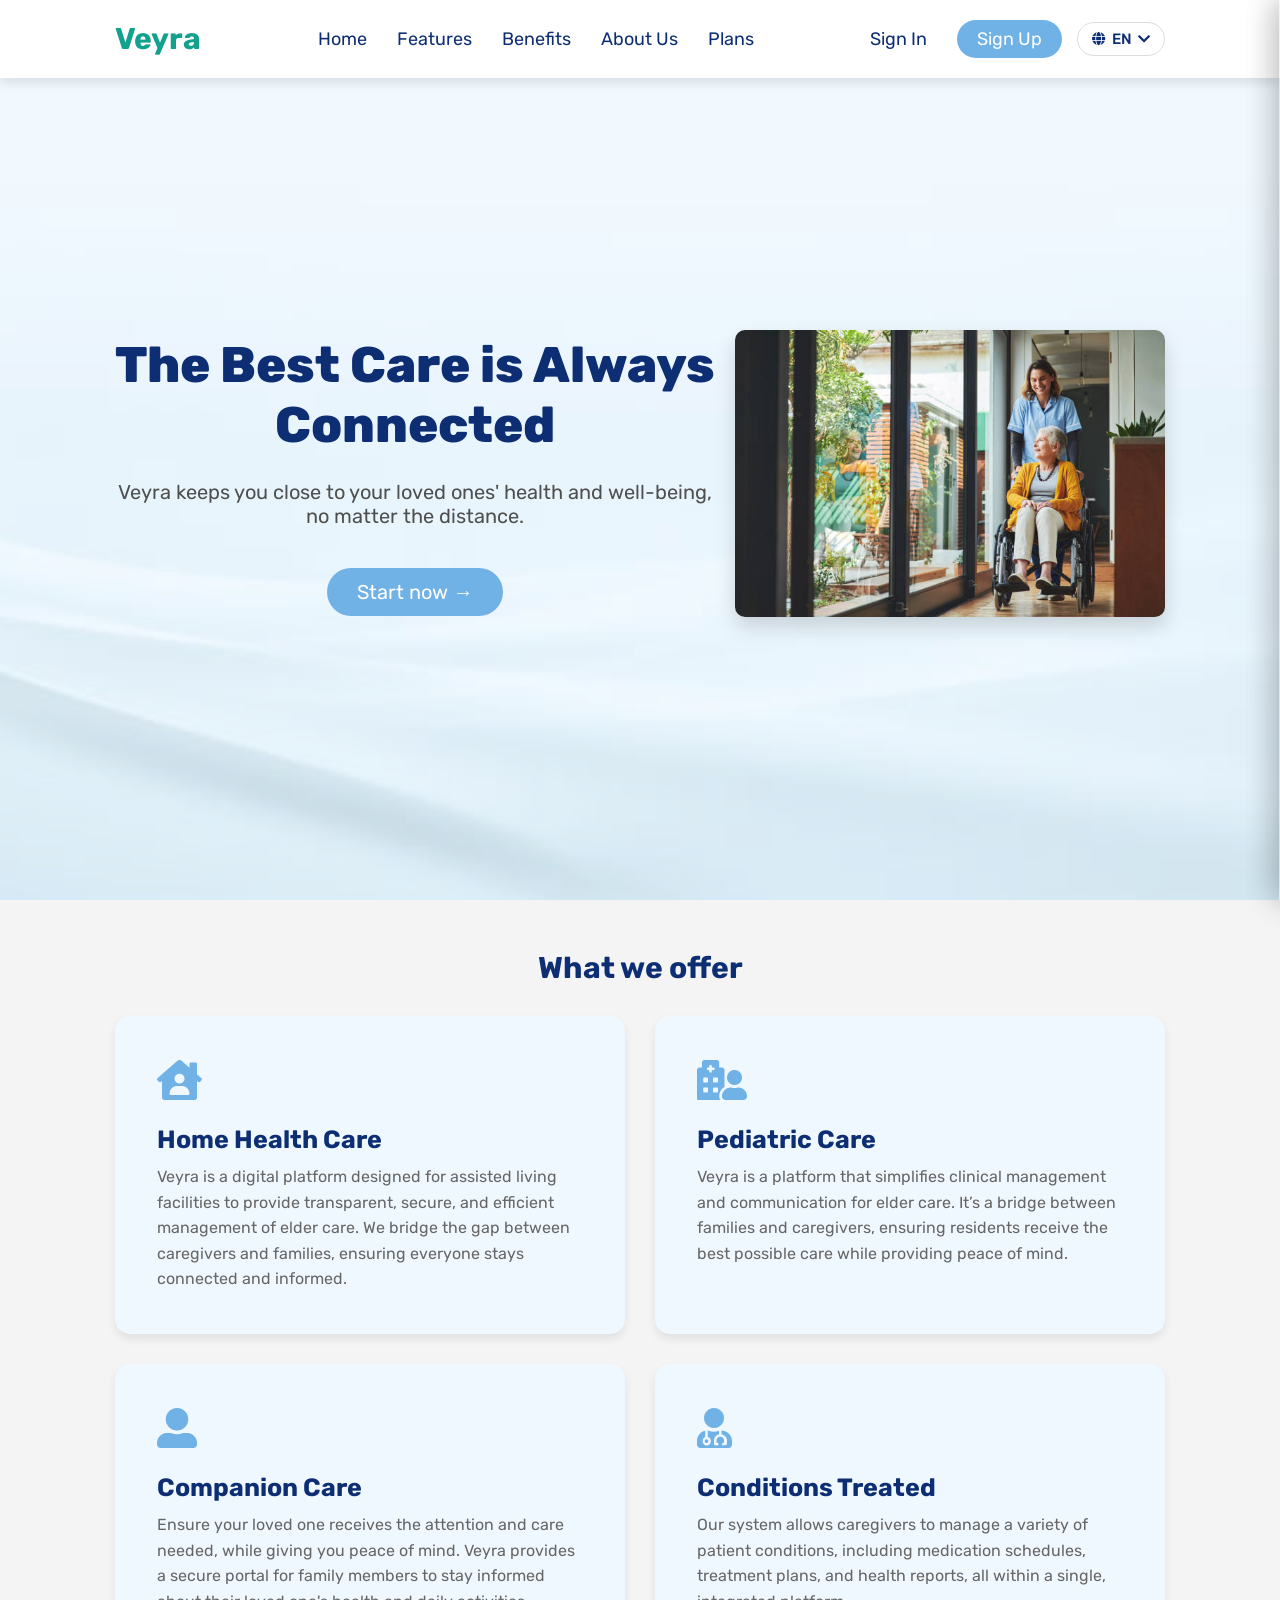
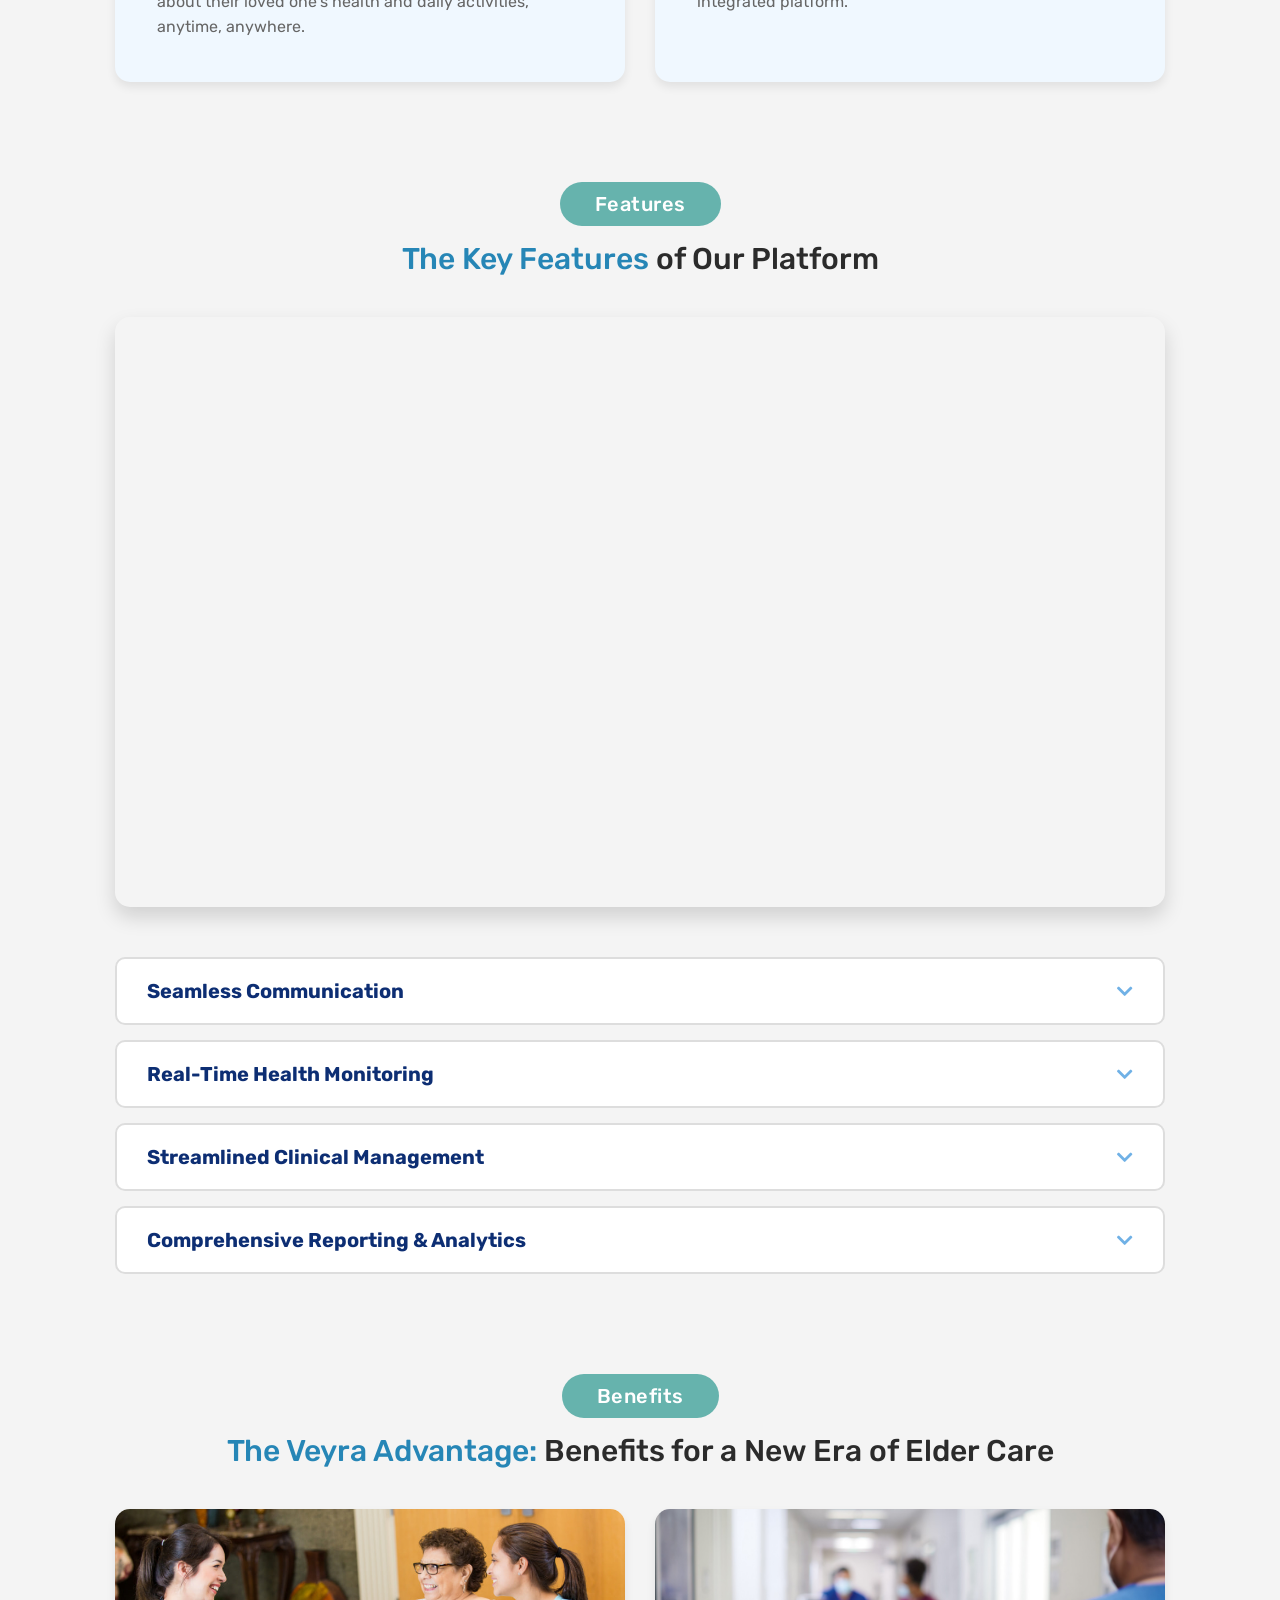
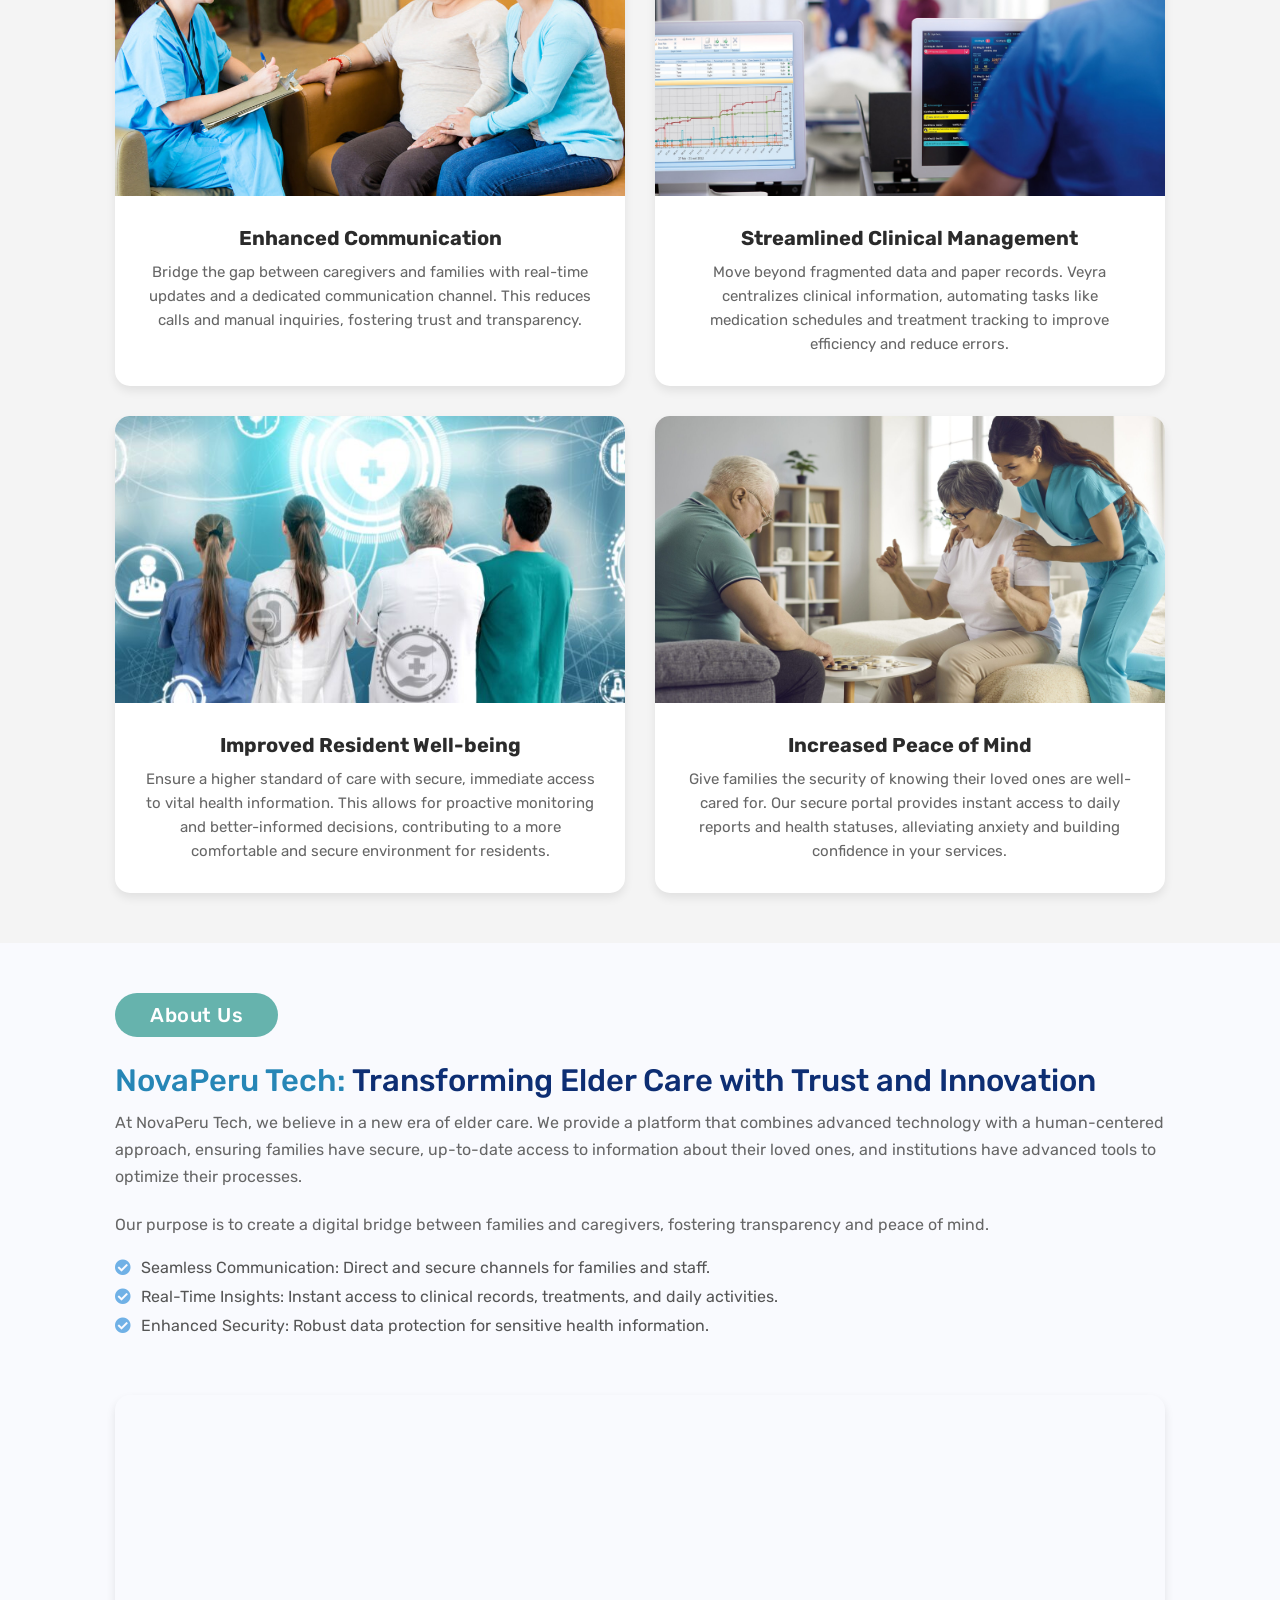
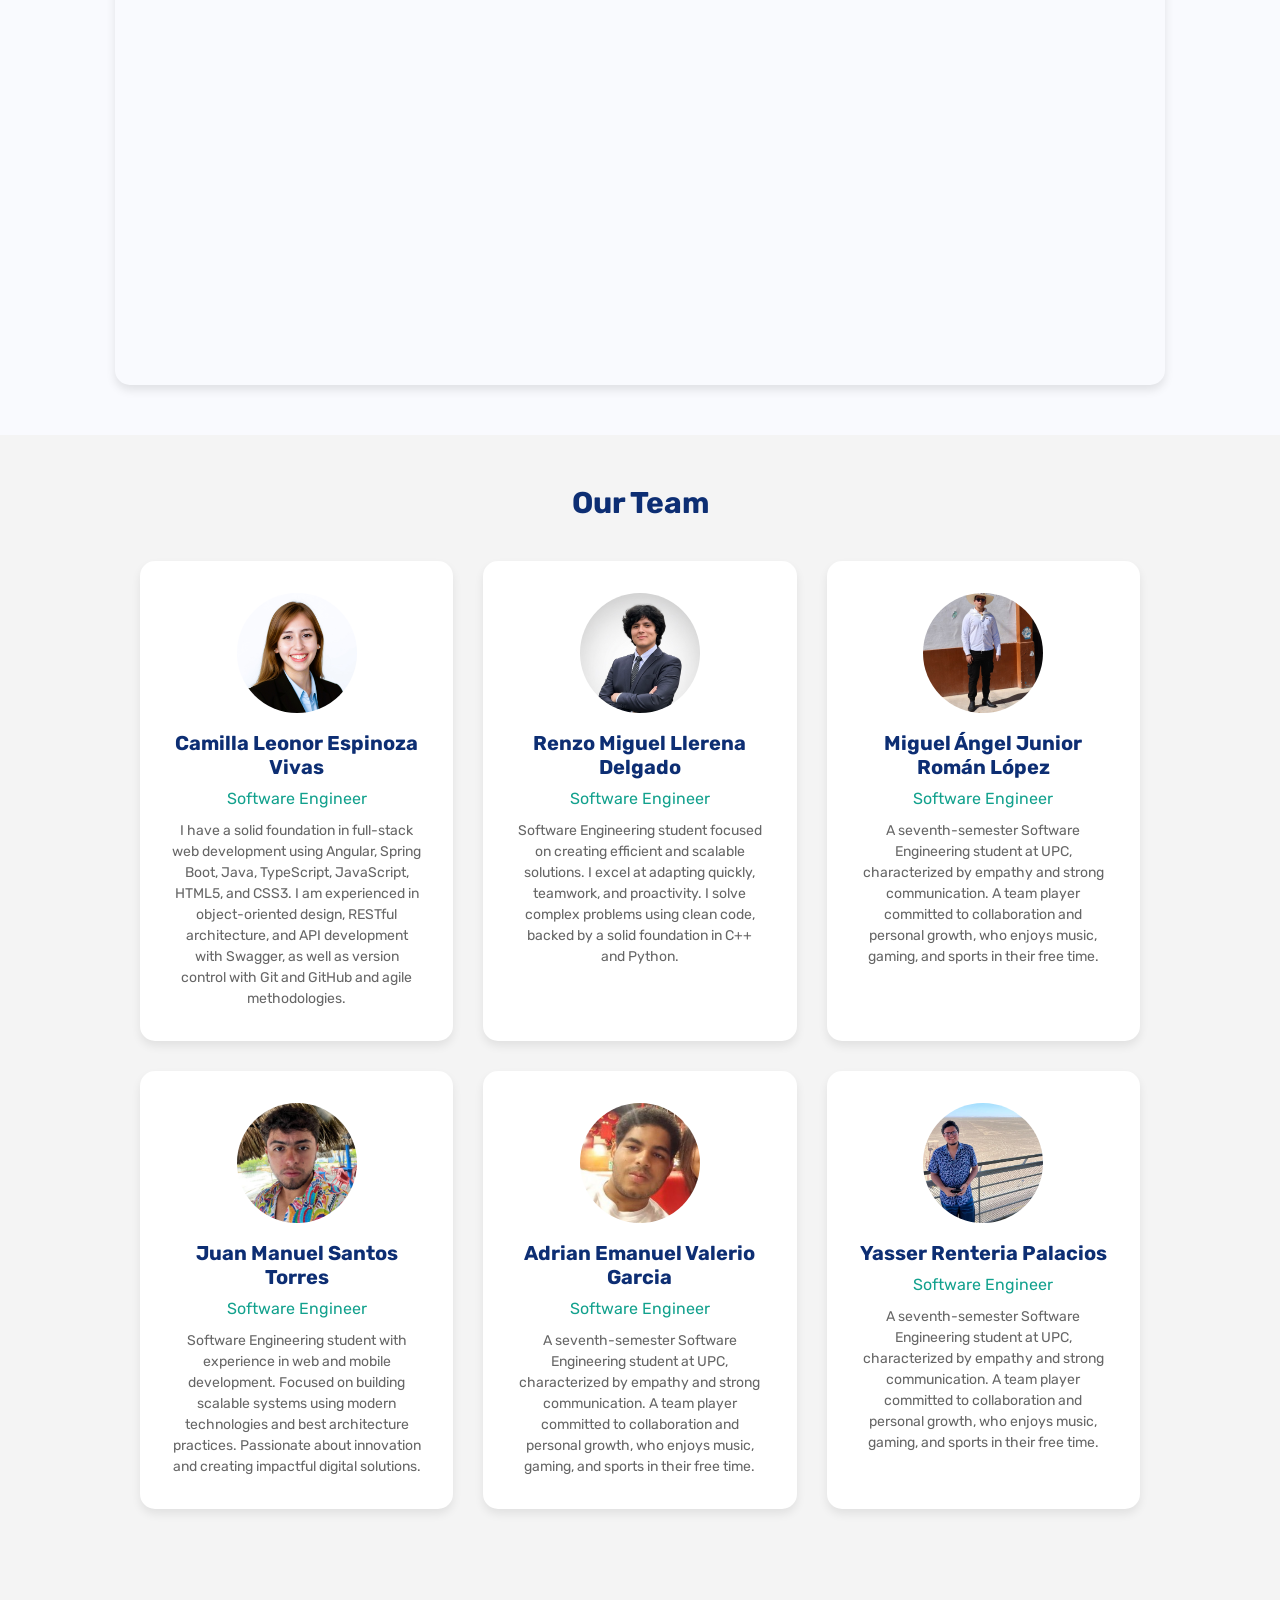
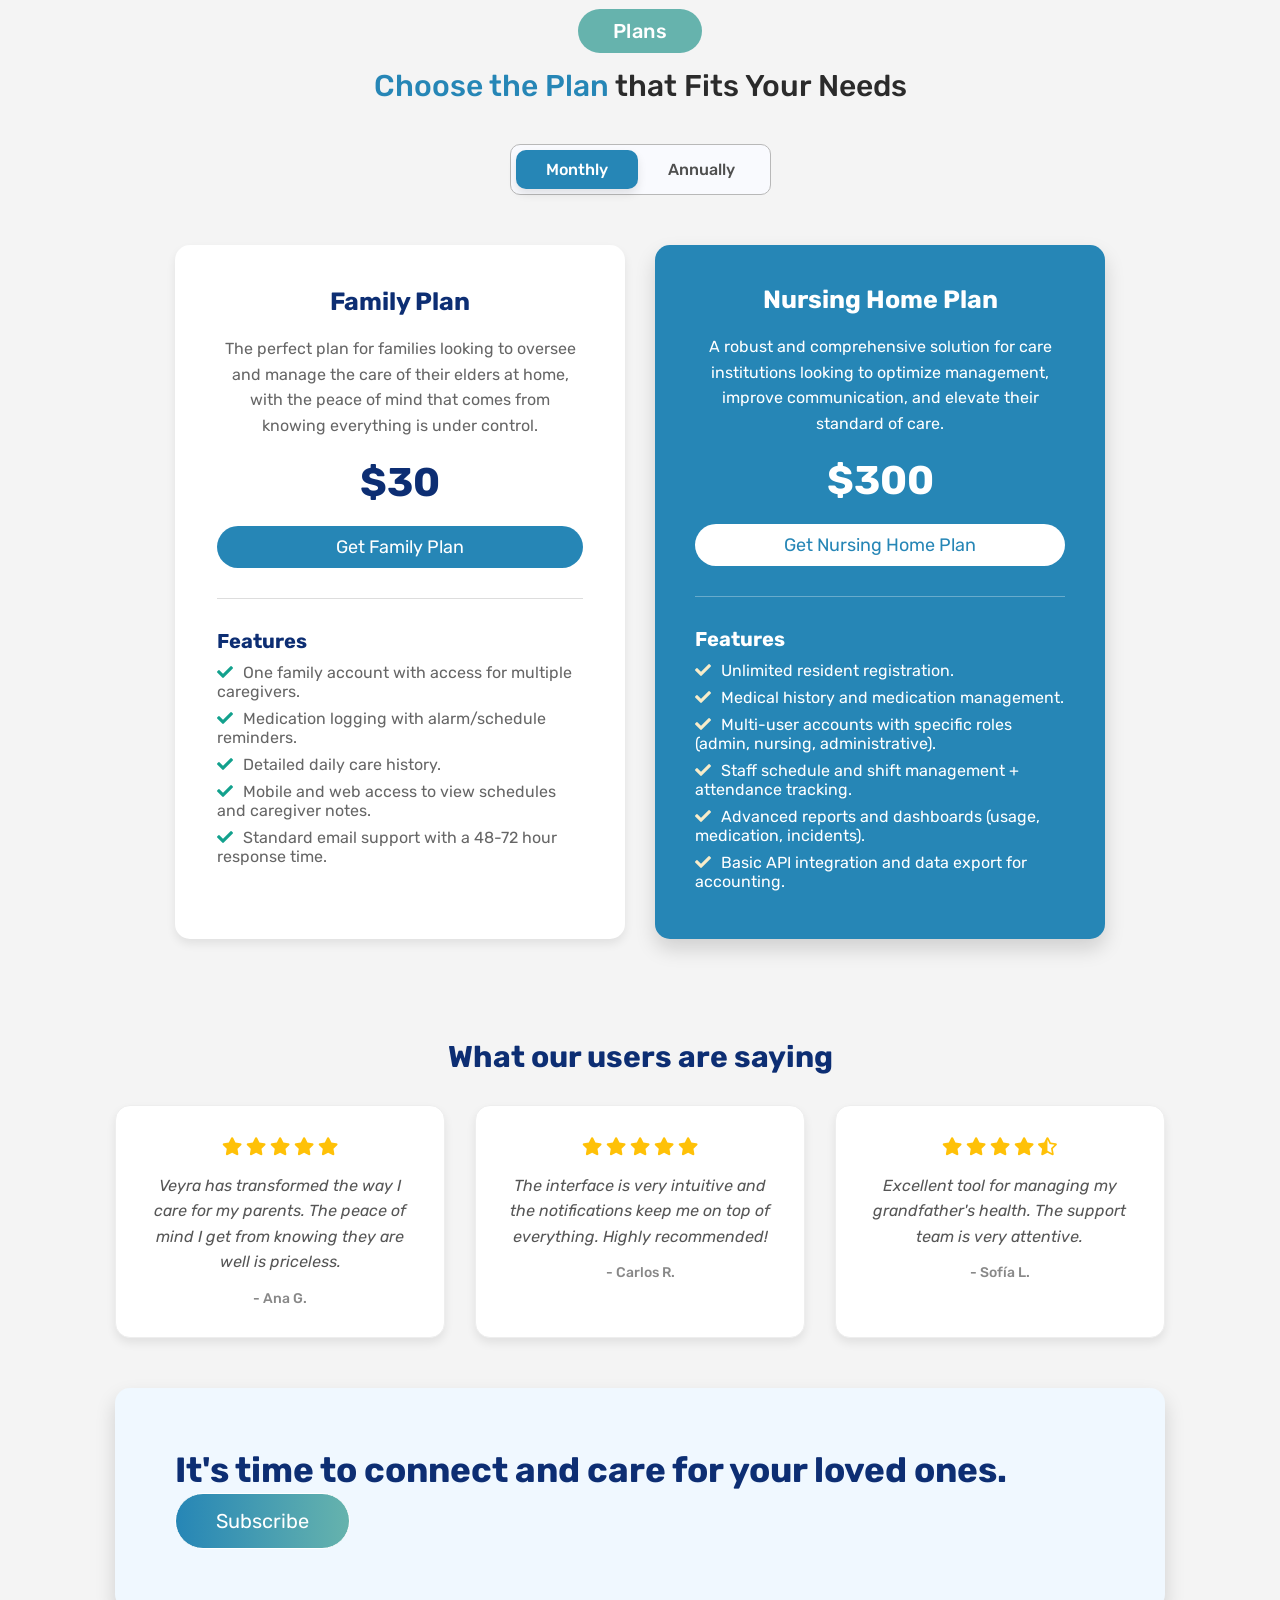
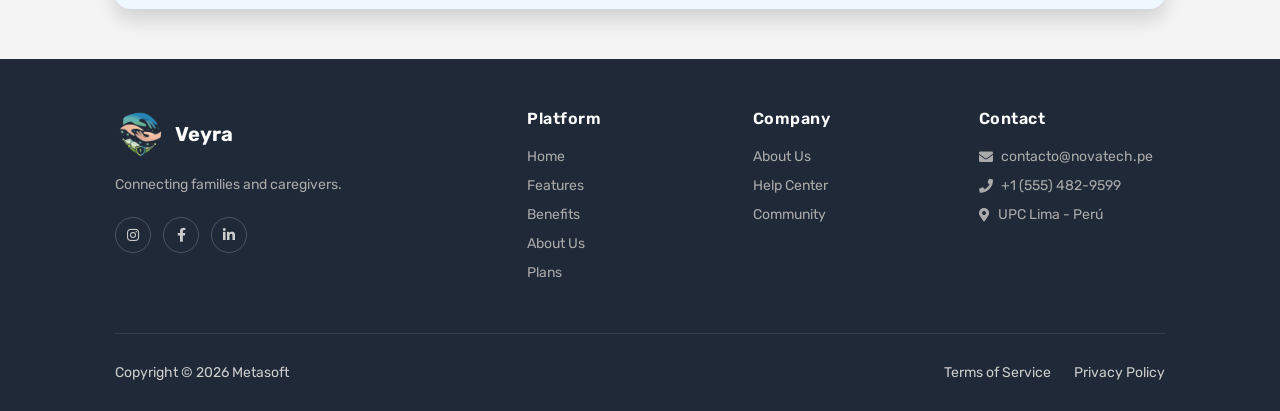
==== commit 19c9b91f: "feat(team-members): update juan manuel photo" ====
--- a/index.html
+++ b/index.html
@@ -213,7 +213,7 @@
             <span data-i18n="team.member5">A Software Engineering student with knowledge in C++, OOP, and web design. My contribution to the team is my commitment to punctuality, research, and creative problem-solving to ensure a great project outcome.</span>
         </div>
         <div class="team-member">
-            <img src="public/assets/images/veyra-team-member-juan-icon.png-" alt="Juan Manuel Santos Torres">
+            <img src="public/assets/images/veyra-team-member-juan-icon.png" alt="Juan Manuel Santos Torres">
             <h3>Juan Manuel Santos Torres</h3>
             <p data-i18n="team.role">Software Engineer</p>
             <span data-i18n="team.member3">Software Engineering student experienced in full-stack development with React, TypeScript, Spring Boot, and MySQL. Strong in building scalable applications using DDD and RESTful APIs, with interest in cloud computing, data analysis, and agile development practices.</span>
@@ -370,7 +370,7 @@
         </div>
         <div class="footer-col">
             <h4 data-i18n="footer.contact.heading">Contact</h4>
-            <a href="mailto:contacto@metasoft.com"><i class="fas fa-envelope"></i><span>contacto@metasoft.pe</span></a>
+            <a href="mailto:contacto@metasoft.com"><i class="fas fa-envelope"></i><span>contacto@novatech.pe</span></a>
             <p><i class="fas fa-phone"></i><span data-i18n="footer.contact.phone">+1 (555) 482-9599</span></p>
             <p><i class="fas fa-map-marker-alt"></i><span data-i18n="footer.contact.location">UPC Lima - Perú</span></p>
         </div>
